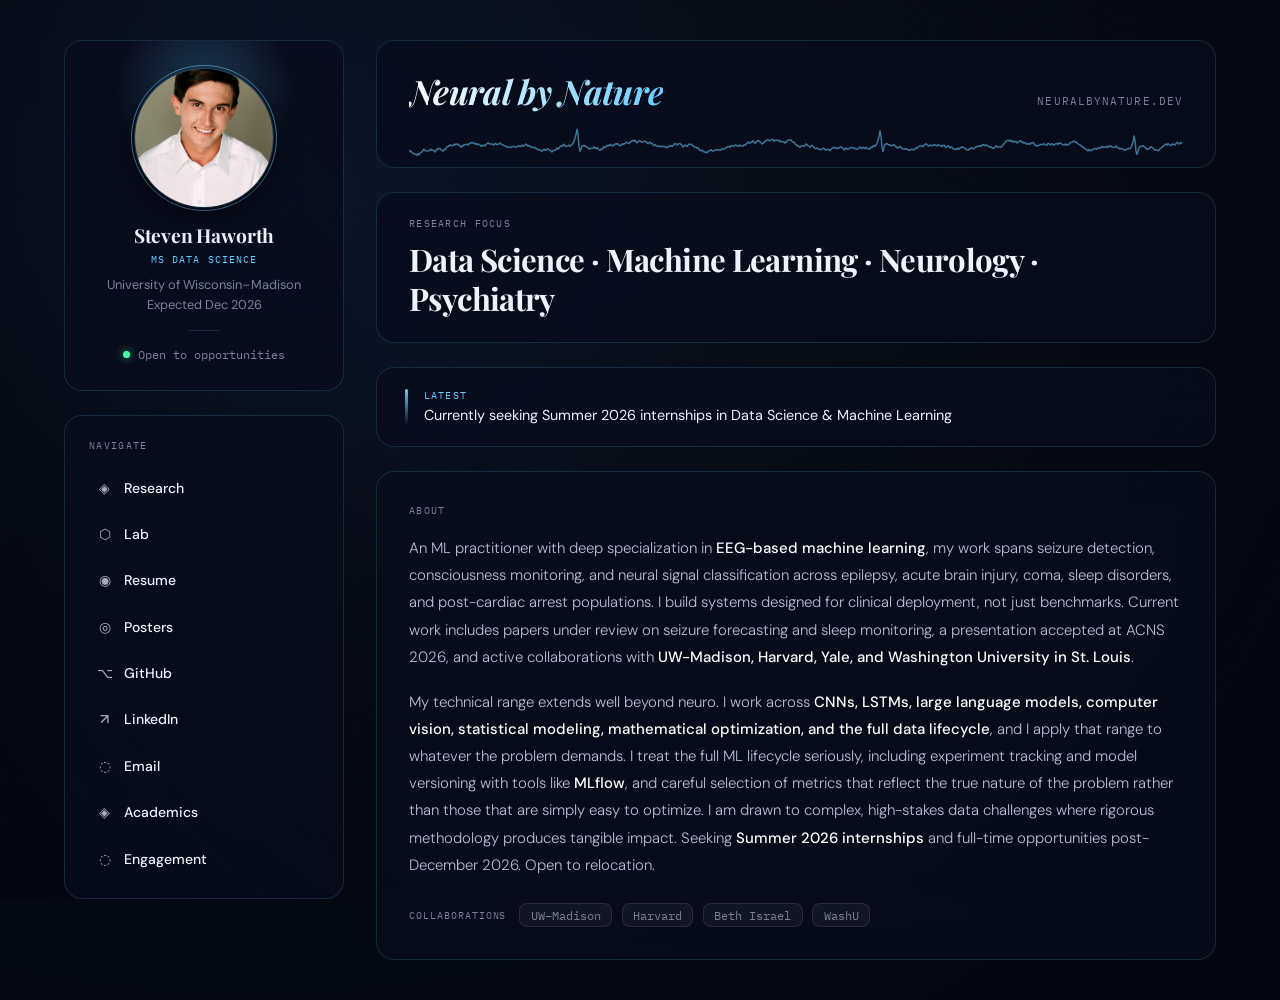
==== index.html @ 0856a6c0 "Update index.html" ====
<!DOCTYPE html>
<html lang="en">
<head>
  <meta charset="UTF-8"/>
  <title>Neural By Nature – Steven Haworth</title>
  <meta name="viewport" content="width=device-width, initial-scale=1.0"/>
  <link rel="icon" type="image/png" href="favicon2.png">
  <link href="https://fonts.googleapis.com/css2?family=Playfair+Display:ital,wght@0,700;1,700&family=IBM+Plex+Mono:wght@400;500&family=DM+Sans:wght@300;400;500&display=swap" rel="stylesheet">

  <style>
    :root {
      --accent:       #66ccff;
      --accent-dim:   rgba(102,204,255,.15);
      --accent-glow:  rgba(102,204,255,.28);
      --glass:        rgba(8,12,28,.82);
      --glass-border: rgba(102,204,255,.16);
      --text:         #eef3ff;
      --muted:        rgba(185,205,235,.62);
      --sidebar-w:    280px;
    }

    *, *::before, *::after { margin:0; padding:0; box-sizing:border-box; }

    html, body {
      width:100%; min-height:100%;
      font-family:'DM Sans', sans-serif;
      background: radial-gradient(ellipse at 20% 20%, #0a1628 0%, #050a14 40%, #03060f 100%);
      color:var(--text);
      overflow-x:hidden;
    }

    /* Grain texture */
    .grain {
      position:fixed; inset:0; z-index:1;
      pointer-events:none;
      background-image:url("data:image/svg+xml,%3Csvg viewBox='0 0 256 256' xmlns='http://www.w3.org/2000/svg'%3E%3Cfilter id='noise'%3E%3CfeTurbulence type='fractalNoise' baseFrequency='0.9' numOctaves='4' stitchTiles='stitch'/%3E%3C/filter%3E%3Crect width='100%25' height='100%25' filter='url(%23noise)' opacity='0.045'/%3E%3C/svg%3E");
      background-repeat:repeat;
      background-size:200px;
      opacity:.55;
    }

    .bg-vignette {
      position:fixed; inset:0; z-index:2; pointer-events:none;
      background:radial-gradient(ellipse at 50% 0%, transparent 40%, rgba(3,6,15,.75) 100%);
    }

    /* ── Layout shell ── */
    .shell {
      position:relative; z-index:10;
      display:flex;
      min-height:100vh;
      max-width:1200px;
      margin:0 auto;
      padding:2.5rem 1.5rem;
      gap:2rem;
      align-items:flex-start;
    }

    /* ──────────────────────────────────────────
       LEFT SIDEBAR
    ────────────────────────────────────────── */
    .sidebar {
      width:var(--sidebar-w);
      flex-shrink:0;
      position:sticky;
      top:2.5rem;
      display:flex;
      flex-direction:column;
      gap:1.5rem;
      animation: fadeInLeft .6s ease both;
    }

    @keyframes fadeInLeft {
      from { opacity:0; transform:translateX(-20px); }
      to   { opacity:1; transform:translateX(0); }
    }

    /* Identity card */
    .id-card {
      background:var(--glass);
      border:1px solid var(--glass-border);
      border-radius:18px;
      padding:1.75rem 1.5rem;
      backdrop-filter:blur(18px);
      text-align:center;
      position:relative;
      overflow:hidden;
    }

    .id-card::before {
      content:'';
      position:absolute; top:-40px; left:50%; transform:translateX(-50%);
      width:180px; height:180px;
      background:radial-gradient(circle, var(--accent-glow) 0%, transparent 70%);
      pointer-events:none;
    }

    /* Headshot */
    .headshot-wrap {
      position:relative;
      width:138px; height:138px;
      margin:0 auto 1rem;
    }

    .headshot-ring {
      position:absolute; inset:-4px;
      border-radius:50%;
      border:1.5px solid var(--accent);
      opacity:.65;
      animation:pulse-ring 3s ease-in-out infinite;
    }

    @keyframes pulse-ring {
      0%,100% { transform:scale(1);   opacity:.65; }
      50%      { transform:scale(1.06); opacity:.3; }
    }

    .headshot {
      width:138px; height:138px;
      border-radius:50%;
      object-fit:cover;
      object-position:center top;
      display:block;
      image-rendering:smooth;
      filter:contrast(1.05) brightness(1.02);
      box-shadow:0 0 0 1px rgba(102,204,255,.2), 0 8px 32px rgba(0,0,0,.6);
    }

    /* Silhouette SVG for blank headshot */
    .headshot-placeholder {
      width:108px; height:108px;
      border-radius:50%;
      background:linear-gradient(145deg, #0c1a35 0%, #0e2040 100%);
      border:1px solid rgba(102,204,255,.18);
      display:flex; align-items:center; justify-content:center;
      box-shadow:0 8px 32px rgba(0,0,0,.6);
      overflow:hidden;
    }

    .headshot-placeholder svg {
      width:70%; height:70%;
      opacity:.25;
    }

    .sidebar-name {
      font-family:'Playfair Display', serif;
      font-size:1.2rem;
      font-weight:700;
      letter-spacing:-.01em;
      line-height:1.25;
      margin-bottom:.3rem;
    }

    .sidebar-role {
      font-family:'IBM Plex Mono', monospace;
      font-size:.65rem;
      letter-spacing:.1em;
      text-transform:uppercase;
      color:var(--accent);
      margin-bottom:.6rem;
    }

    .sidebar-inst {
      font-size:.8rem;
      color:var(--muted);
      line-height:1.5;
    }

    /* Divider */
    .s-divider {
      width:32px; height:1px;
      background:var(--glass-border);
      margin:1rem auto;
    }

    /* Status dot */
    .status-row {
      display:flex;
      align-items:center;
      justify-content:center;
      gap:.45rem;
      font-size:.72rem;
      color:var(--muted);
      font-family:'IBM Plex Mono', monospace;
    }

    .status-dot {
      width:7px; height:7px;
      border-radius:50%;
      background:#4cffaa;
      box-shadow:0 0 8px rgba(76,255,170,.7);
      animation:blink-dot 2.4s ease-in-out infinite;
    }

    @keyframes blink-dot {
      0%,100% { opacity:1; }
      50%      { opacity:.3; }
    }

    /* Nav card */
    .nav-card {
      background:var(--glass);
      border:1px solid var(--glass-border);
      border-radius:18px;
      padding:1.25rem 1rem;
      backdrop-filter:blur(18px);
      display:flex;
      flex-direction:column;
      gap:.45rem;
    }

    .nav-label {
      font-family:'IBM Plex Mono', monospace;
      font-size:.6rem;
      letter-spacing:.14em;
      text-transform:uppercase;
      color:var(--muted);
      padding:.2rem .5rem .55rem;
    }

    .nav-card a {
      text-decoration:none;
      color:var(--text);
      font-size:.875rem;
      font-weight:500;
      padding:.6rem .85rem;
      border-radius:10px;
      border:1px solid transparent;
      display:flex;
      align-items:center;
      gap:.65rem;
      transition:background .18s, border-color .18s, color .18s;
    }

    .nav-card a:hover {
      background:var(--accent-dim);
      border-color:rgba(102,204,255,.28);
      color:#fff;
    }

    .nav-card a .nav-icon {
      font-size:.9rem;
      width:18px;
      text-align:center;
      opacity:.7;
    }

    /* ──────────────────────────────────────────
       MAIN CONTENT
    ────────────────────────────────────────── */
    .main {
      flex:1;
      display:flex;
      flex-direction:column;
      gap:1.5rem;
      min-width:0;
    }

    /* Generic glass panel */
    .panel {
      background:var(--glass);
      border:1px solid var(--glass-border);
      border-radius:18px;
      backdrop-filter:blur(18px);
      padding:1.75rem 2rem;
    }

    /* ── Header panel ── */
    .header-panel {
      position:relative;
      overflow:hidden;
      padding-bottom:0;
      animation:fadeUp .5s ease both;
    }

    @keyframes fadeUp {
      from { opacity:0; transform:translateY(16px); }
      to   { opacity:1; transform:translateY(0); }
    }

    .brand-row {
      display:flex;
      align-items:baseline;
      justify-content:space-between;
      flex-wrap:wrap;
      gap:.5rem;
      margin-bottom:.35rem;
    }

    .brand-title {
      font-family:'Playfair Display', serif;
      font-size:2.1rem;
      font-style:italic;
      font-weight:700;
      background:linear-gradient(90deg, #fff 0%, var(--accent) 100%);
      -webkit-background-clip:text;
      -webkit-text-fill-color:transparent;
      letter-spacing:-.02em;
    }

    .brand-byline {
      font-family:'IBM Plex Mono', monospace;
      font-size:.68rem;
      letter-spacing:.1em;
      text-transform:uppercase;
      color:var(--muted);
    }

    /* EEG waveform SVG */
    .eeg-bar {
      width:100%;
      height:38px;
      margin-top:.75rem;
      overflow:visible;
    }

    .eeg-path {
      fill:none;
      stroke:var(--accent);
      stroke-width:1.5;
      opacity:.45;
      stroke-dasharray:1200;
      stroke-dashoffset:1200;
      animation:drawEEG 2.2s ease forwards .4s;
    }

    @keyframes drawEEG {
      to { stroke-dashoffset:0; }
    }

    /* ── Headline panel ── */
    .headline-panel {
      padding:1.5rem 2rem;
      animation:fadeUp .5s ease both .1s;
    }

    .mono-label {
      font-family:'IBM Plex Mono', monospace;
      font-size:.62rem;
      letter-spacing:.13em;
      text-transform:uppercase;
      color:var(--muted);
      margin-bottom:.65rem;
    }

    .headline {
      font-family:'Playfair Display', serif;
      font-size:1.95rem;
      font-weight:700;
      line-height:1.25;
      letter-spacing:-.02em;
    }

    .cursor {
      display:inline-block;
      width:2px; height:1em;
      background:var(--accent);
      margin-left:3px;
      vertical-align:middle;
      animation:blink 1s step-end infinite;
    }

    @keyframes blink { 50% { opacity:0; } }
    .cursor.hidden { display:none; }

    /* ── Announcements ── */
    .ann-panel {
      padding:1.1rem 1.75rem;
      display:flex;
      align-items:center;
      gap:1rem;
      animation:fadeUp .5s ease both .2s;
      min-height:80px;
    }

    .ann-indicator {
      flex-shrink:0;
      width:3px; height:36px;
      background:linear-gradient(180deg, var(--accent) 0%, transparent 100%);
      border-radius:2px;
    }

    .ann-inner { flex:1; min-width:0; }

    .ann-kicker {
      font-family:'IBM Plex Mono', monospace;
      font-size:.6rem;
      letter-spacing:.12em;
      text-transform:uppercase;
      color:var(--accent);
      margin-bottom:.2rem;
    }

    #announcementText {
      font-size:.9rem;
      color:var(--text);
      line-height:1.45;
      font-weight:400;
      opacity:1;
      transform:translateY(0);
      transition:opacity .38s ease, transform .38s ease;
    }

    #announcementText.fade-out { opacity:0; transform:translateY(5px); }

    /* ── Bio panel ── */
    .bio-panel {
      padding:2rem;
      animation:fadeUp .5s ease both .3s;
    }

    .bio-panel .mono-label { margin-bottom:1.1rem; }

    .bio-text {
      font-size:.935rem;
      line-height:1.82;
      color:rgba(220,232,255,.82);
      font-weight:300;
    }

    .bio-text p + p { margin-top:1.1rem; }

    .bio-text strong {
      color:#fff;
      font-weight:500;
    }

    /* Collab logos row */
    .collab-row {
      margin-top:1.5rem;
      display:flex;
      align-items:center;
      gap:.6rem;
      flex-wrap:wrap;
    }

    .collab-label {
      font-family:'IBM Plex Mono', monospace;
      font-size:.6rem;
      letter-spacing:.1em;
      text-transform:uppercase;
      color:var(--muted);
      margin-right:.2rem;
    }

    .collab-tag {
      background:rgba(255,255,255,.05);
      border:1px solid rgba(255,255,255,.09);
      border-radius:8px;
      padding:.22rem .65rem;
      font-size:.72rem;
      color:rgba(200,215,240,.55);
      font-family:'IBM Plex Mono', monospace;
    }

    /* ── Responsive ── */
    @media (max-width:780px) {
      .shell {
        flex-direction:column;
        padding:1.25rem 1rem;
      }
      .sidebar {
        width:100%;
        position:static;
        flex-direction:row;
        flex-wrap:wrap;
      }
      .id-card { flex:1; min-width:220px; }
      .nav-card { flex:1; min-width:220px; flex-direction:row; flex-wrap:wrap; align-items:center; }
      .nav-label { width:100%; }
      .brand-title { font-size:1.65rem; }
      .headline { font-size:1.5rem; }
    }
  </style>
</head>
<body>

<div class="grain"></div>
<div class="bg-vignette"></div>

<div class="shell">

  <!-- ════════════════════════════
       LEFT SIDEBAR
  ════════════════════════════ -->
  <aside class="sidebar">

    <div class="id-card">
      <div class="headshot-wrap">
        <div class="headshot-ring"></div>
        <!-- Swap this div for <img class="headshot" src="headshot-400.jpg"> when ready -->
        <img class="headshot" src="headshot-400.jpg" alt="Steven Haworth">
      </div>

      <div class="sidebar-name">Steven Haworth</div>
      <div class="sidebar-role">MS Data Science</div>
      <div class="sidebar-inst">University of Wisconsin–Madison<br>Expected Dec 2026</div>

      <div class="s-divider"></div>

      <div class="status-row">
        <span class="status-dot"></span>
        <span>Open to opportunities</span>
      </div>
    </div>

    <nav class="nav-card">
      <div class="nav-label">Navigate</div>
      <a href="research.html">
        <span class="nav-icon">◈</span> Research
      </a>
      <a href="https://strucklab.wustl.edu/" target="_blank">
        <span class="nav-icon">⬡</span> Lab
      </a>
      <a href="resume.html">
        <span class="nav-icon">◉</span> Resume
      </a>
      <a href="symposium.html">
        <span class="nav-icon">◎</span> Posters
      </a>
      <a href="https://github.com/stevehaworth02" target="_blank">
        <span class="nav-icon">⌥</span> GitHub
      </a>
      <a href="https://www.linkedin.com/in/stevenhaworth02/" target="_blank">
        <span class="nav-icon">↗</span> LinkedIn
      </a>
      <a href="mailto:0218steven@gmail.com">
        <span class="nav-icon">◌</span> Email
      </a>
      <a href="academics.html">
        <span class="nav-icon">◈</span> Academics
      </a>
      <a href="community.html">
        <span class="nav-icon">◌</span> Engagement
      </a>
    </nav>

  </aside>

  <!-- ════════════════════════════
       MAIN CONTENT
  ════════════════════════════ -->
  <main class="main">

    <!-- Brand header -->
    <div class="panel header-panel">
      <div class="brand-row">
        <span class="brand-title">Neural by Nature</span>
        <span class="brand-byline">neuralbynature.dev</span>
      </div>

      <!-- Continuous EEG canvas -->
      <canvas id="eegCanvas" style="width:100%;height:42px;display:block;margin-top:.75rem;opacity:.55;"></canvas>
    </div>

    <!-- Typing headline -->
    <div class="panel headline-panel">
      <div class="mono-label">Research Focus</div>
      <div class="headline">
        Data Science · Machine Learning · Neurology · Psychiatry 
      </div>
    </div>

    <!-- Announcements -->
    <div class="panel ann-panel" aria-live="polite">
      <div class="ann-indicator"></div>
      <div class="ann-inner">
        <div class="ann-kicker">Latest</div>
        <div id="announcementText"></div>
      </div>
    </div>

    <!-- Bio -->
    <div class="panel bio-panel">
      <div class="mono-label">About</div>
      <div class="bio-text">
        <p>
          An ML practitioner with deep specialization in <strong>EEG-based machine learning</strong>, my work spans seizure detection, consciousness monitoring, and neural signal classification across epilepsy, acute brain injury, coma, sleep disorders, and post-cardiac arrest populations. I build systems designed for clinical deployment, not just benchmarks. Current work includes papers under review on seizure forecasting and sleep monitoring, a presentation accepted at ACNS 2026, and active collaborations with <strong>UW-Madison, Harvard, Yale, and Washington University in St. Louis</strong>.
        </p>
        <p>
          My technical range extends well beyond neuro. I work across <strong>CNNs, LSTMs, large language models, computer vision, statistical modeling, mathematical optimization, and the full data lifecycle</strong>, and I apply that range to whatever the problem demands. I treat the full ML lifecycle seriously, including experiment tracking and model versioning with tools like <strong>MLflow</strong>, and careful selection of metrics that reflect the true nature of the problem rather than those that are simply easy to optimize. I am drawn to complex, high-stakes data challenges where rigorous methodology produces tangible impact.
          Seeking <strong>Summer 2026 internships</strong> and full-time opportunities post-December 2026. Open to relocation.
        </p>
      </div>

      <div class="collab-row">
        <span class="collab-label">Collaborations</span>
        <span class="collab-tag">UW–Madison</span>
        <span class="collab-tag">Harvard</span>
        <span class="collab-tag">Beth Israel</span>
        <span class="collab-tag">WashU</span>
      </div>
    </div>

  </main>
</div>

<script>
/* ── Continuous EEG waveform ── */
(function() {
  const canvas = document.getElementById("eegCanvas");
  const dpr = window.devicePixelRatio || 1;

  function resize() {
    const rect = canvas.getBoundingClientRect();
    canvas.width  = rect.width  * dpr;
    canvas.height = rect.height * dpr;
  }
  resize();
  window.addEventListener("resize", resize);

  const ctx = canvas.getContext("2d");

  // Ring buffer of y-values
  const HISTORY = 1800;
  const buf = new Float32Array(HISTORY);
  let head = 0;

  // EEG signal state
  let phase      = 0;
  let noiseVal   = 0;
  let spikeTimer = 0;
  let spikePhase = -1; // -1 = no spike
  let spikeIdx   = 0;

  // Spike waveform shape (normalized -1..1)
  const SPIKE = [0,.08,.18,.35,.6,1,.55,-.35,-.7,-.45,-.2,-.08,-.02,0,0];

  function nextSample() {
    // Slow sinusoidal base (alpha-like rhythm ~10Hz feel)
    phase += 0.045;
    const base = Math.sin(phase) * 0.18 + Math.sin(phase * 2.3) * 0.07;

    // Pink-ish noise
    noiseVal = noiseVal * 0.92 + (Math.random() - 0.5) * 0.18;

    // Random spike events
    spikeTimer--;
    let spike = 0;
    if (spikePhase >= 0) {
      spike = SPIKE[spikeIdx] * 0.78;
      spikeIdx++;
      if (spikeIdx >= SPIKE.length) { spikePhase = -1; spikeIdx = 0; }
    } else if (spikeTimer <= 0) {
      spikePhase = 0; spikeIdx = 0;
      spikeTimer = 120 + Math.random() * 220;
    }

    return base + noiseVal + spike;
  }

  // Pre-fill buffer
  for (let i = 0; i < HISTORY; i++) { buf[i] = nextSample(); }

  let lastTime = 0;
  const SAMPLES_PER_SEC = 60; // scroll speed

  function draw(ts) {
    requestAnimationFrame(draw);

    const elapsed = ts - lastTime;
    if (elapsed < 1000 / SAMPLES_PER_SEC) return;
    lastTime = ts;

    // Push new sample
    buf[head % HISTORY] = nextSample();
    head++;

    const W = canvas.width;
    const H = canvas.height;
    const mid = H / 2;
    const amp = H * 0.38;

    ctx.clearRect(0, 0, W, H);

    ctx.beginPath();
    ctx.strokeStyle = "#66ccff";
    ctx.lineWidth   = 1.5 * dpr;
    ctx.lineJoin    = "round";

    for (let i = 0; i < W; i++) {
      // Map pixel x → history index (oldest left, newest right)
      const age = W - 1 - i;            // 0 = newest, W-1 = oldest
      const bufIdx = ((head - 1 - age) % HISTORY + HISTORY) % HISTORY;
      const y = mid - buf[bufIdx] * amp;
      i === 0 ? ctx.moveTo(i, y) : ctx.lineTo(i, y);
    }

    ctx.stroke();
  }

  requestAnimationFrame(draw);
})();

/* ── Announcement carousel ── */
const ANNOUNCEMENTS = [
  "Currently seeking Summer 2026 internships in Data Science & Machine Learning",
  "A putative role of heavy Cannabis use in Temporal Lobe Epilepsy now under peer review",
  "Argus v1.3 seizure detection algorithm to debut at the ACNS Annual Meeting 2026",
  "Email preferred for business & collaboration inquiries"
];

const annEl = document.getElementById("announcementText");
let idx = 0;

annEl.textContent = ANNOUNCEMENTS[0];

setInterval(() => {
  annEl.classList.add("fade-out");
  setTimeout(() => {
    idx = (idx + 1) % ANNOUNCEMENTS.length;
    annEl.textContent = ANNOUNCEMENTS[idx];
    annEl.classList.remove("fade-out");
  }, 390);
}, 4000);
</script>
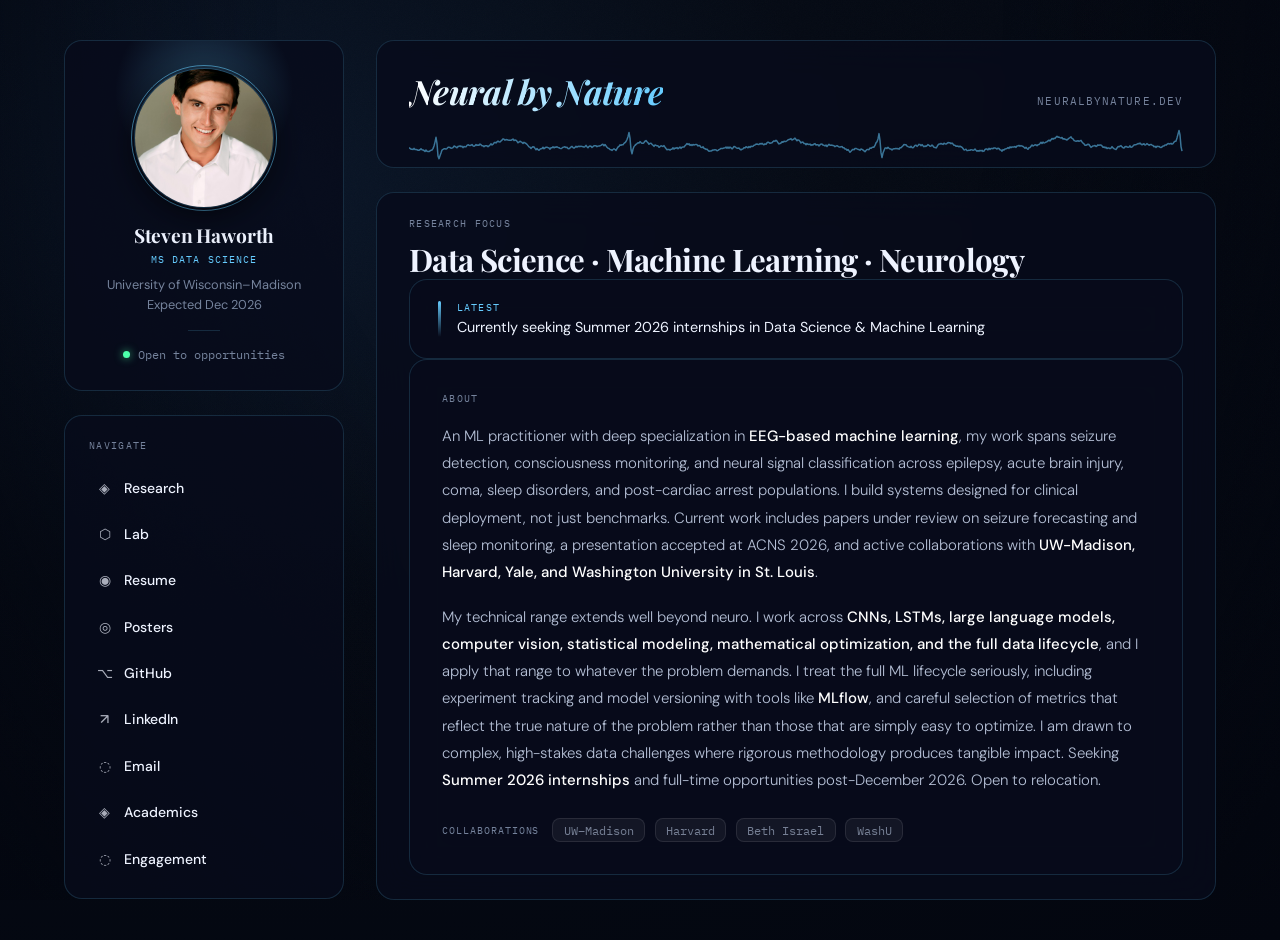
==== commit af74adf8: "Update index.html" ====
--- a/index.html
+++ b/index.html
@@ -557,8 +557,7 @@
     <div class="panel headline-panel">
       <div class="mono-label">Research Focus</div>
       <div class="headline">
-        Data Science · Machine Learning · Neurology · Psychiatry 
-      </div>
+        Data Science · Machine Learning · Neurology 
     </div>
 
     <!-- Announcements -->
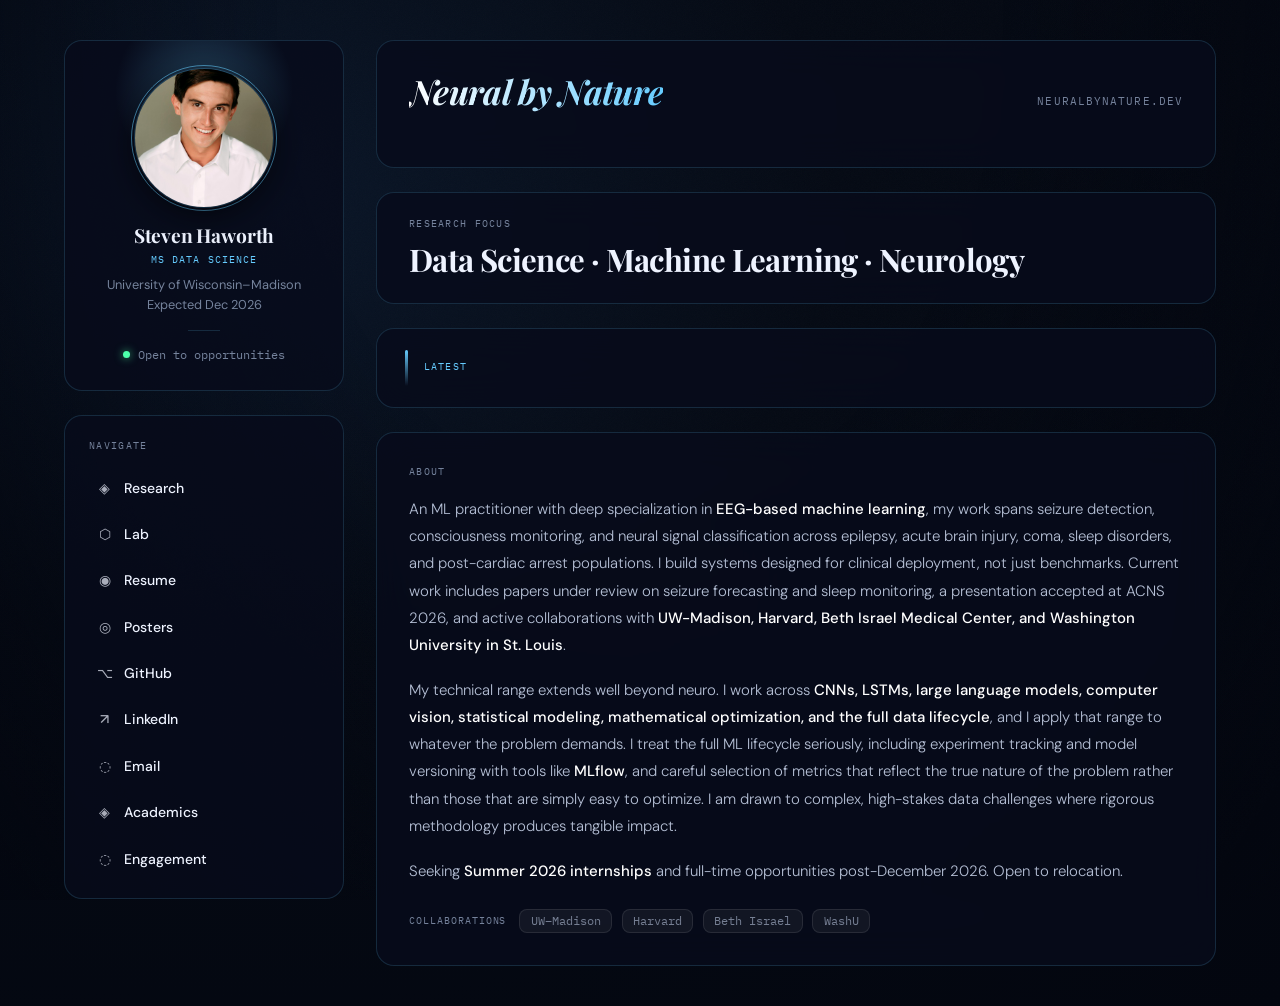
==== commit 9fe2999f: "Update index.html" ====
--- a/index.html
+++ b/index.html
@@ -524,7 +524,7 @@
       <a href="https://www.linkedin.com/in/stevenhaworth02/" target="_blank">
         <span class="nav-icon">↗</span> LinkedIn
       </a>
-      <a href="mailto:0218steven@gmail.com">
+      <a href="/cdn-cgi/l/email-protection#6b5b595a53181f0e1d0e052b0c060a020745080406">
         <span class="nav-icon">◌</span> Email
       </a>
       <a href="academics.html">
@@ -557,7 +557,8 @@
     <div class="panel headline-panel">
       <div class="mono-label">Research Focus</div>
       <div class="headline">
-        Data Science · Machine Learning · Neurology 
+        Data Science · Machine Learning · Neurology
+      </div>
     </div>
 
     <!-- Announcements -->
@@ -574,10 +575,12 @@
       <div class="mono-label">About</div>
       <div class="bio-text">
         <p>
-          An ML practitioner with deep specialization in <strong>EEG-based machine learning</strong>, my work spans seizure detection, consciousness monitoring, and neural signal classification across epilepsy, acute brain injury, coma, sleep disorders, and post-cardiac arrest populations. I build systems designed for clinical deployment, not just benchmarks. Current work includes papers under review on seizure forecasting and sleep monitoring, a presentation accepted at ACNS 2026, and active collaborations with <strong>UW-Madison, Harvard, Yale, and Washington University in St. Louis</strong>.
+          An ML practitioner with deep specialization in <strong>EEG-based machine learning</strong>, my work spans seizure detection, consciousness monitoring, and neural signal classification across epilepsy, acute brain injury, coma, sleep disorders, and post-cardiac arrest populations. I build systems designed for clinical deployment, not just benchmarks. Current work includes papers under review on seizure forecasting and sleep monitoring, a presentation accepted at ACNS 2026, and active collaborations with <strong>UW-Madison, Harvard, Beth Israel Medical Center, and Washington University in St. Louis</strong>.
         </p>
         <p>
           My technical range extends well beyond neuro. I work across <strong>CNNs, LSTMs, large language models, computer vision, statistical modeling, mathematical optimization, and the full data lifecycle</strong>, and I apply that range to whatever the problem demands. I treat the full ML lifecycle seriously, including experiment tracking and model versioning with tools like <strong>MLflow</strong>, and careful selection of metrics that reflect the true nature of the problem rather than those that are simply easy to optimize. I am drawn to complex, high-stakes data challenges where rigorous methodology produces tangible impact.
+        </p>
+        <p>
           Seeking <strong>Summer 2026 internships</strong> and full-time opportunities post-December 2026. Open to relocation.
         </p>
       </div>
@@ -594,7 +597,7 @@
   </main>
 </div>
 
-<script>
+<script data-cfasync="false">
 /* ── Continuous EEG waveform ── */
 (function() {
   const canvas = document.getElementById("eegCanvas");
@@ -707,9 +710,4 @@
 setInterval(() => {
   annEl.classList.add("fade-out");
   setTimeout(() => {
-    idx = (idx + 1) % ANNOUNCEMENTS.length;
-    annEl.textContent = ANNOUNCEMENTS[idx];
-    annEl.classList.remove("fade-out");
-  }, 390);
-}, 4000);
-</script>
+    idx
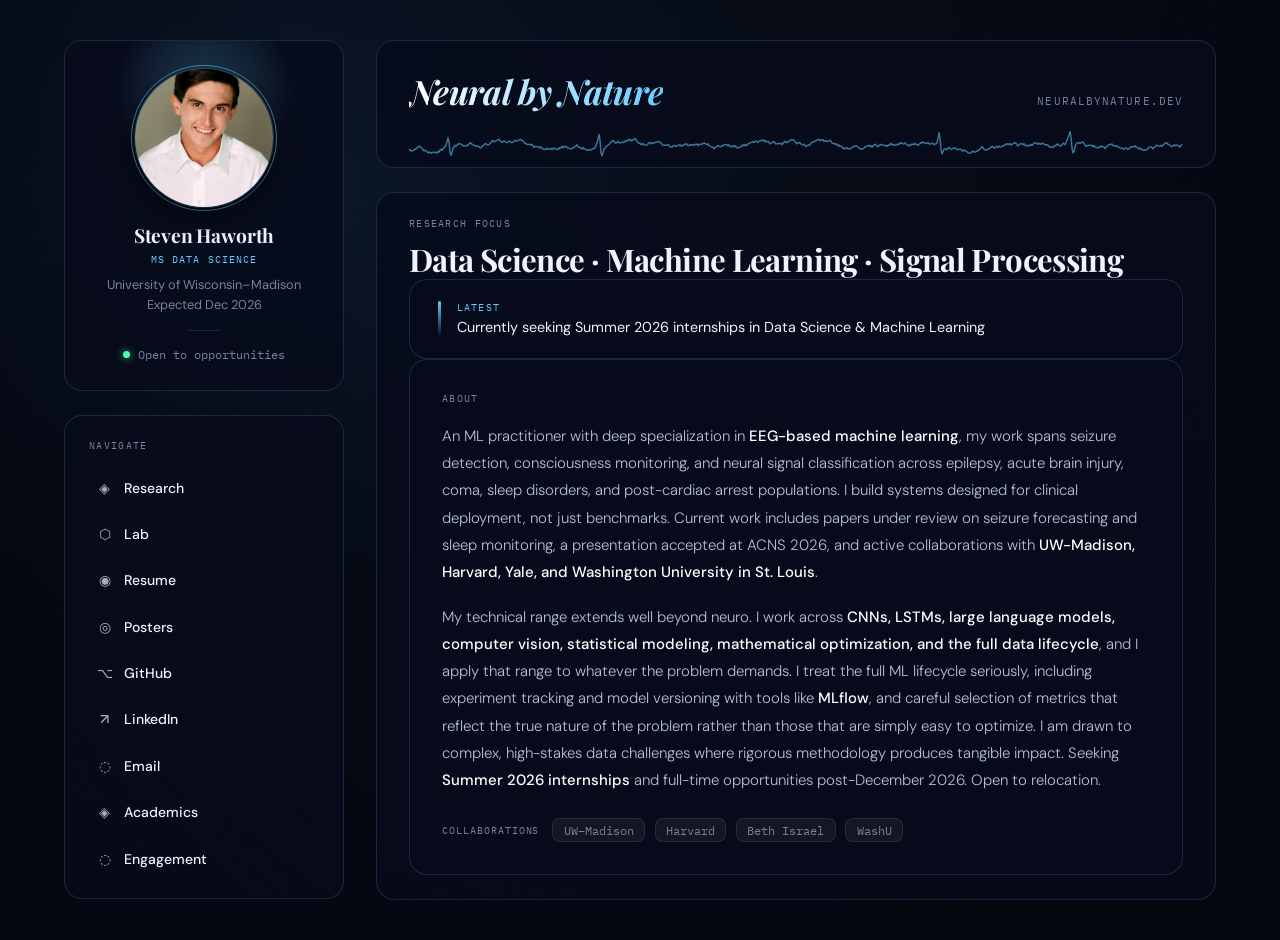
==== commit 3d5ccda9: "Update index.html" ====
--- a/index.html
+++ b/index.html
@@ -524,7 +524,7 @@
       <a href="https://www.linkedin.com/in/stevenhaworth02/" target="_blank">
         <span class="nav-icon">↗</span> LinkedIn
       </a>
-      <a href="/cdn-cgi/l/email-protection#6b5b595a53181f0e1d0e052b0c060a020745080406">
+      <a href="mailto:0218steven@gmail.com">
         <span class="nav-icon">◌</span> Email
       </a>
       <a href="academics.html">
@@ -557,8 +557,7 @@
     <div class="panel headline-panel">
       <div class="mono-label">Research Focus</div>
       <div class="headline">
-        Data Science · Machine Learning · Neurology
-      </div>
+        Data Science · Machine Learning · Signal Processing
     </div>
 
     <!-- Announcements -->
@@ -575,12 +574,10 @@
       <div class="mono-label">About</div>
       <div class="bio-text">
         <p>
-          An ML practitioner with deep specialization in <strong>EEG-based machine learning</strong>, my work spans seizure detection, consciousness monitoring, and neural signal classification across epilepsy, acute brain injury, coma, sleep disorders, and post-cardiac arrest populations. I build systems designed for clinical deployment, not just benchmarks. Current work includes papers under review on seizure forecasting and sleep monitoring, a presentation accepted at ACNS 2026, and active collaborations with <strong>UW-Madison, Harvard, Beth Israel Medical Center, and Washington University in St. Louis</strong>.
+          An ML practitioner with deep specialization in <strong>EEG-based machine learning</strong>, my work spans seizure detection, consciousness monitoring, and neural signal classification across epilepsy, acute brain injury, coma, sleep disorders, and post-cardiac arrest populations. I build systems designed for clinical deployment, not just benchmarks. Current work includes papers under review on seizure forecasting and sleep monitoring, a presentation accepted at ACNS 2026, and active collaborations with <strong>UW-Madison, Harvard, Yale, and Washington University in St. Louis</strong>.
         </p>
         <p>
           My technical range extends well beyond neuro. I work across <strong>CNNs, LSTMs, large language models, computer vision, statistical modeling, mathematical optimization, and the full data lifecycle</strong>, and I apply that range to whatever the problem demands. I treat the full ML lifecycle seriously, including experiment tracking and model versioning with tools like <strong>MLflow</strong>, and careful selection of metrics that reflect the true nature of the problem rather than those that are simply easy to optimize. I am drawn to complex, high-stakes data challenges where rigorous methodology produces tangible impact.
-        </p>
-        <p>
           Seeking <strong>Summer 2026 internships</strong> and full-time opportunities post-December 2026. Open to relocation.
         </p>
       </div>
@@ -597,7 +594,7 @@
   </main>
 </div>
 
-<script data-cfasync="false">
+<script>
 /* ── Continuous EEG waveform ── */
 (function() {
   const canvas = document.getElementById("eegCanvas");
@@ -710,4 +707,9 @@
 setInterval(() => {
   annEl.classList.add("fade-out");
   setTimeout(() => {
-    idx
+    idx = (idx + 1) % ANNOUNCEMENTS.length;
+    annEl.textContent = ANNOUNCEMENTS[idx];
+    annEl.classList.remove("fade-out");
+  }, 390);
+}, 4000);
+</script>
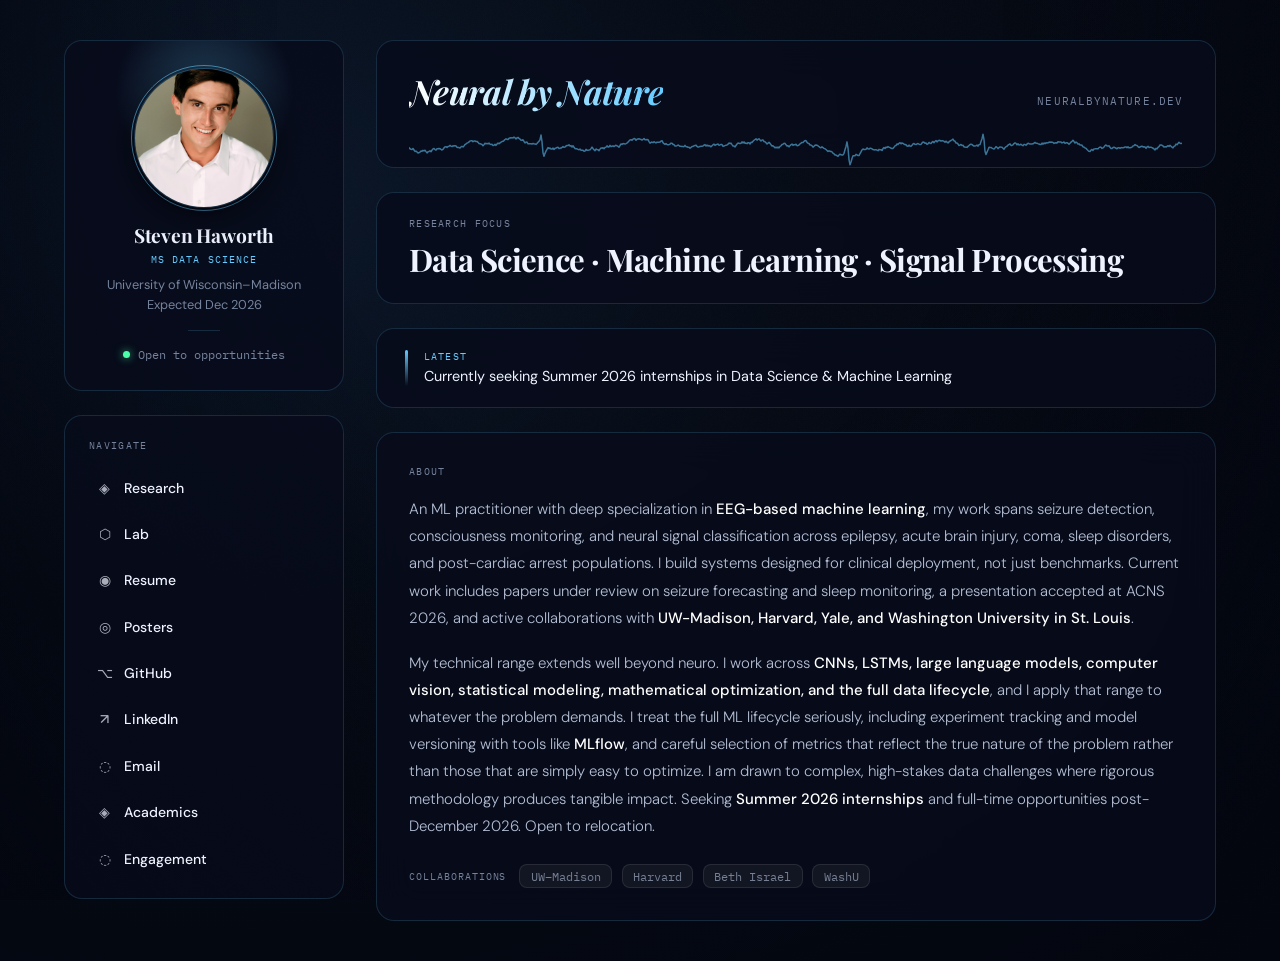
==== commit e7848c8c: "Update index.html" ====
--- a/index.html
+++ b/index.html
@@ -558,6 +558,7 @@
       <div class="mono-label">Research Focus</div>
       <div class="headline">
         Data Science · Machine Learning · Signal Processing
+      </div>
     </div>
 
     <!-- Announcements -->
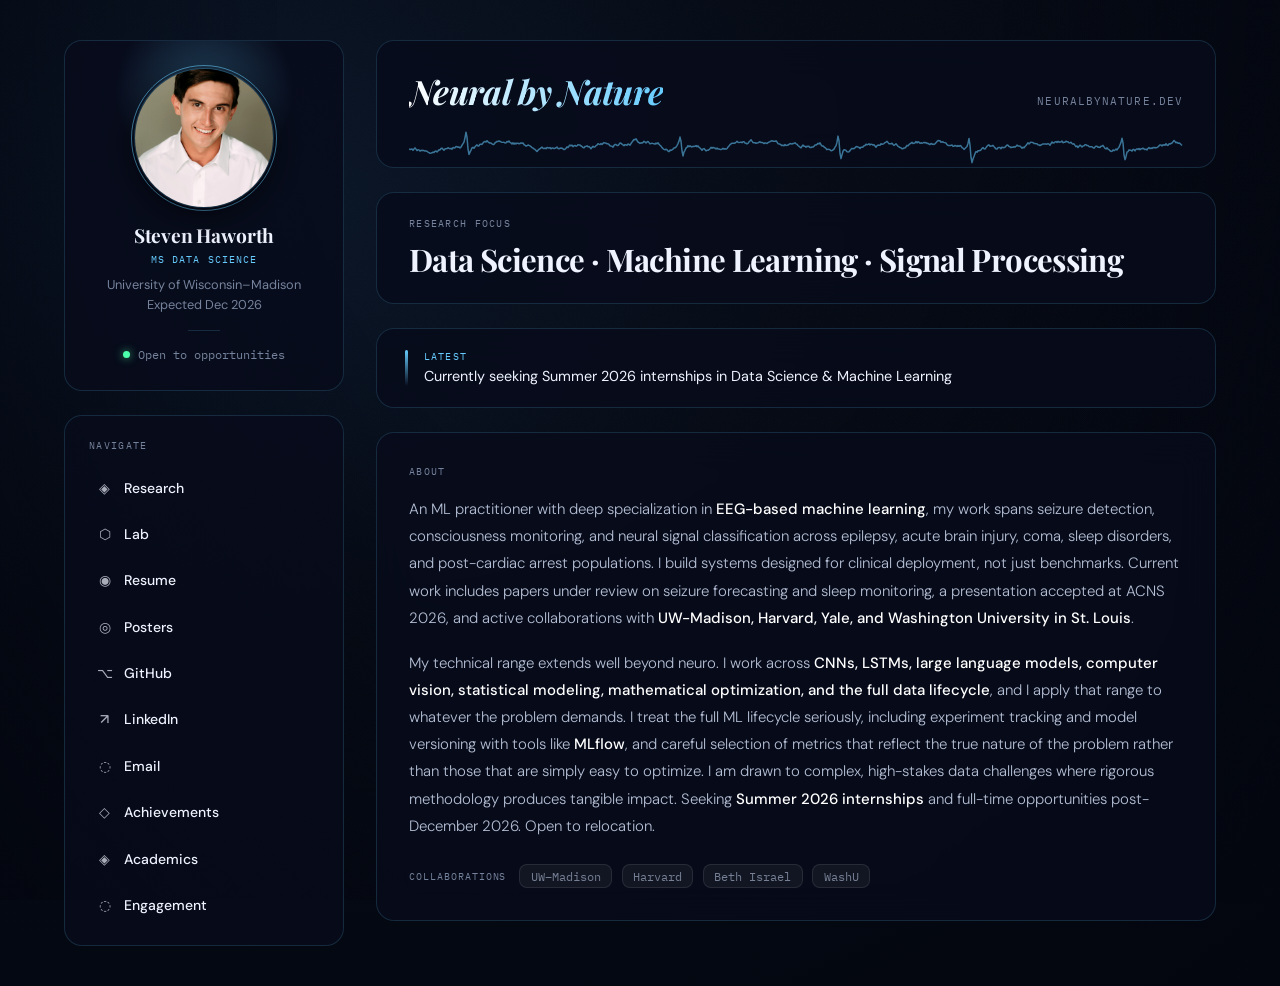
==== commit 86801910: "Update index.html" ====
--- a/index.html
+++ b/index.html
@@ -527,6 +527,9 @@
       <a href="mailto:0218steven@gmail.com">
         <span class="nav-icon">◌</span> Email
       </a>
+      <a href="Achievements.html">
+        <span class="nav-icon">◇</span> Achievements
+      </a>
       <a href="academics.html">
         <span class="nav-icon">◈</span> Academics
       </a>
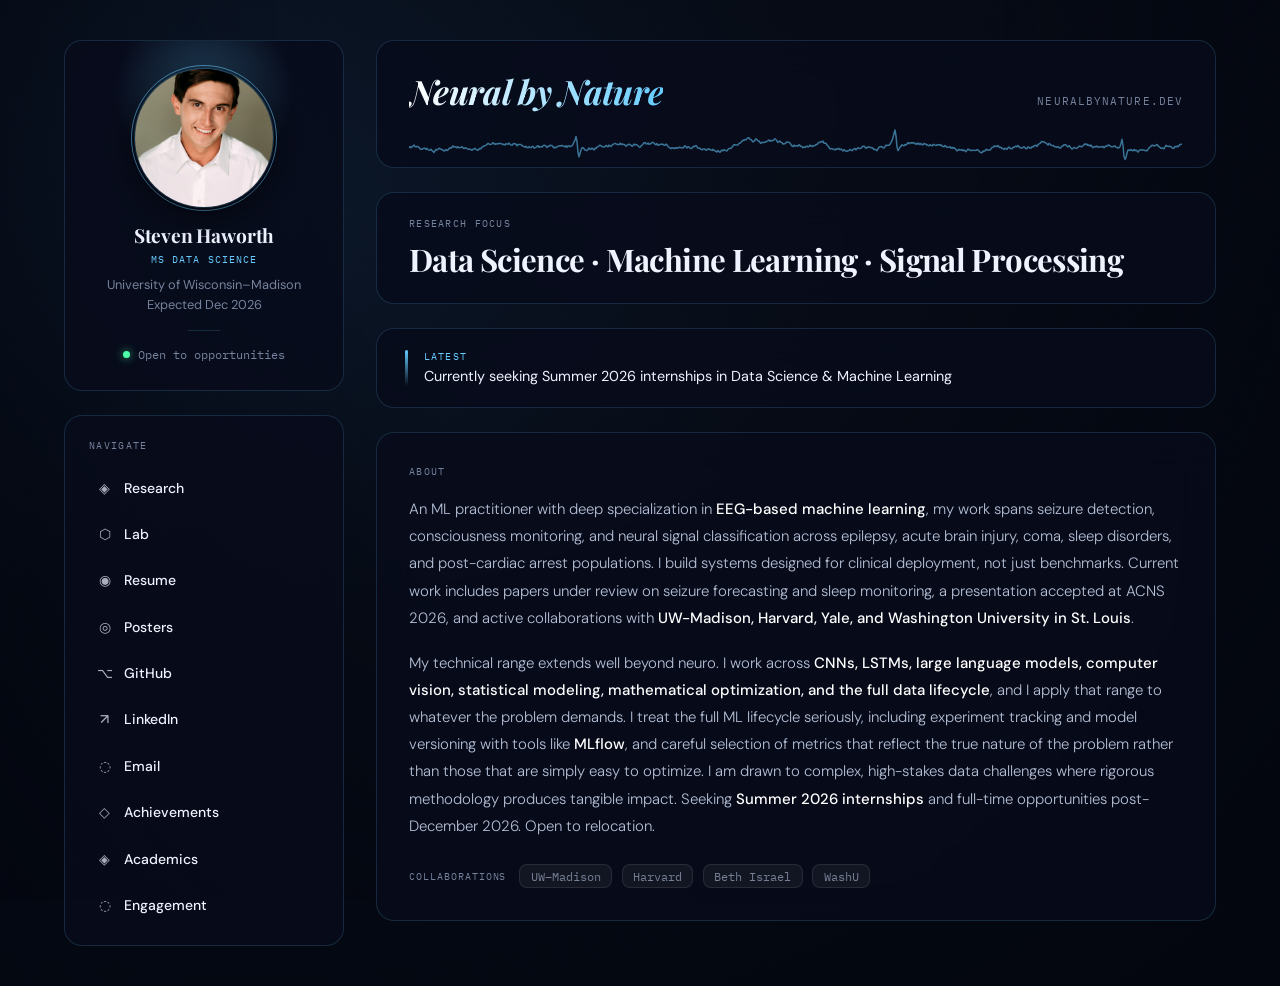
==== commit c3b1d237: "Update index.html" ====
--- a/index.html
+++ b/index.html
@@ -4,7 +4,7 @@
   <meta charset="UTF-8"/>
   <title>Neural By Nature – Steven Haworth</title>
   <meta name="viewport" content="width=device-width, initial-scale=1.0"/>
-  <link rel="icon" type="image/png" href="favicon2.png">
+  <link rel="icon" type="image/png" href="favicon2 (1).png">
   <link href="https://fonts.googleapis.com/css2?family=Playfair+Display:ital,wght@0,700;1,700&family=IBM+Plex+Mono:wght@400;500&family=DM+Sans:wght@300;400;500&display=swap" rel="stylesheet">
 
   <style>
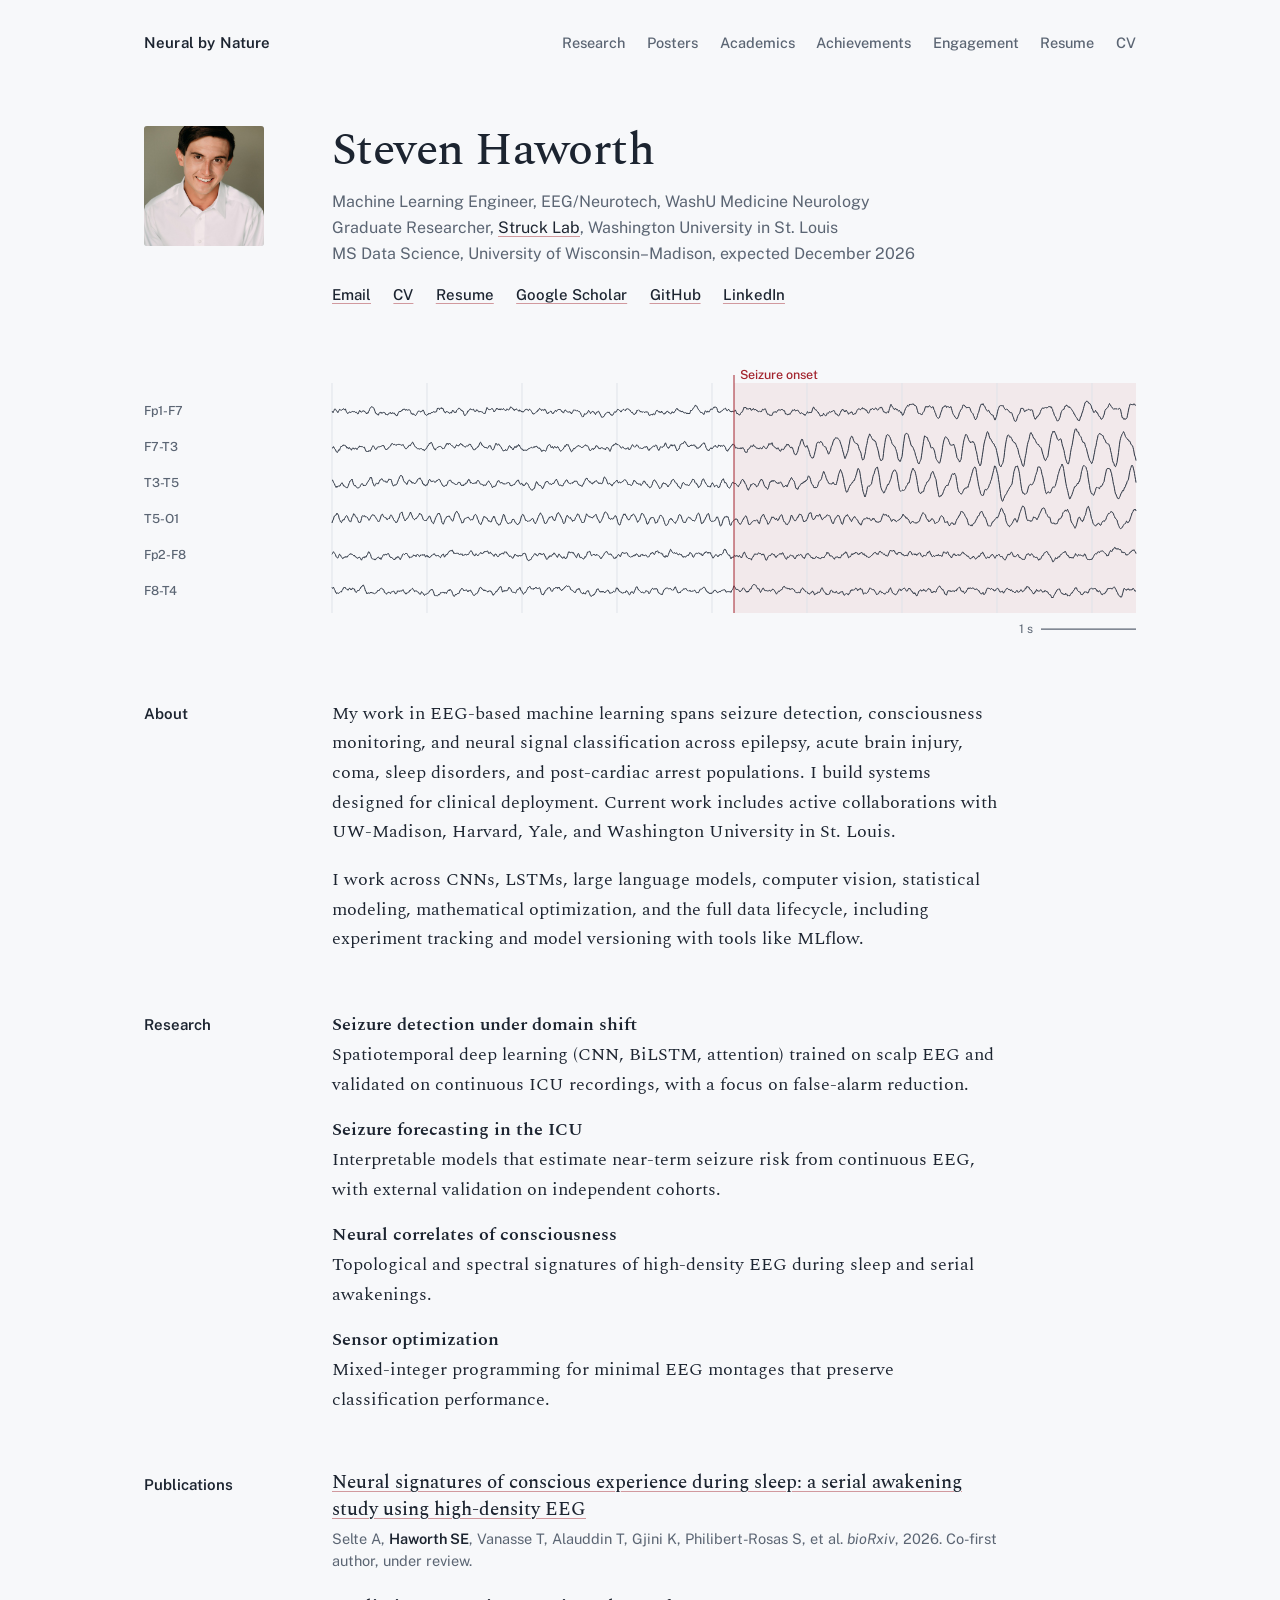
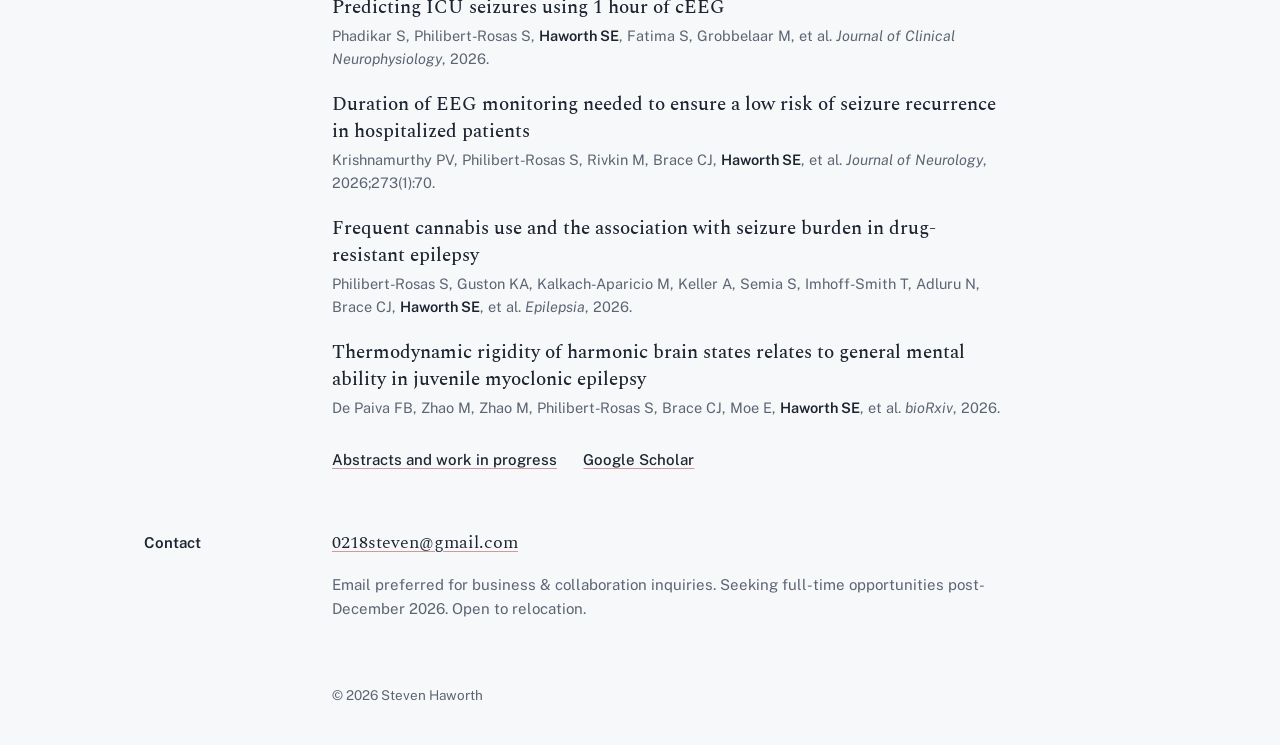
==== commit de0baee8: "Add files via upload" ====
--- a/index.html
+++ b/index.html
@@ -1,719 +1,140 @@
 <!DOCTYPE html>
 <html lang="en">
 <head>
-  <meta charset="UTF-8"/>
-  <title>Neural By Nature – Steven Haworth</title>
-  <meta name="viewport" content="width=device-width, initial-scale=1.0"/>
-  <link rel="icon" type="image/png" href="favicon2 (1).png">
-  <link href="https://fonts.googleapis.com/css2?family=Playfair+Display:ital,wght@0,700;1,700&family=IBM+Plex+Mono:wght@400;500&family=DM+Sans:wght@300;400;500&display=swap" rel="stylesheet">
-
-  <style>
-    :root {
-      --accent:       #66ccff;
-      --accent-dim:   rgba(102,204,255,.15);
-      --accent-glow:  rgba(102,204,255,.28);
-      --glass:        rgba(8,12,28,.82);
-      --glass-border: rgba(102,204,255,.16);
-      --text:         #eef3ff;
-      --muted:        rgba(185,205,235,.62);
-      --sidebar-w:    280px;
-    }
-
-    *, *::before, *::after { margin:0; padding:0; box-sizing:border-box; }
-
-    html, body {
-      width:100%; min-height:100%;
-      font-family:'DM Sans', sans-serif;
-      background: radial-gradient(ellipse at 20% 20%, #0a1628 0%, #050a14 40%, #03060f 100%);
-      color:var(--text);
-      overflow-x:hidden;
-    }
-
-    /* Grain texture */
-    .grain {
-      position:fixed; inset:0; z-index:1;
-      pointer-events:none;
-      background-image:url("data:image/svg+xml,%3Csvg viewBox='0 0 256 256' xmlns='http://www.w3.org/2000/svg'%3E%3Cfilter id='noise'%3E%3CfeTurbulence type='fractalNoise' baseFrequency='0.9' numOctaves='4' stitchTiles='stitch'/%3E%3C/filter%3E%3Crect width='100%25' height='100%25' filter='url(%23noise)' opacity='0.045'/%3E%3C/svg%3E");
-      background-repeat:repeat;
-      background-size:200px;
-      opacity:.55;
-    }
-
-    .bg-vignette {
-      position:fixed; inset:0; z-index:2; pointer-events:none;
-      background:radial-gradient(ellipse at 50% 0%, transparent 40%, rgba(3,6,15,.75) 100%);
-    }
-
-    /* ── Layout shell ── */
-    .shell {
-      position:relative; z-index:10;
-      display:flex;
-      min-height:100vh;
-      max-width:1200px;
-      margin:0 auto;
-      padding:2.5rem 1.5rem;
-      gap:2rem;
-      align-items:flex-start;
-    }
-
-    /* ──────────────────────────────────────────
-       LEFT SIDEBAR
-    ────────────────────────────────────────── */
-    .sidebar {
-      width:var(--sidebar-w);
-      flex-shrink:0;
-      position:sticky;
-      top:2.5rem;
-      display:flex;
-      flex-direction:column;
-      gap:1.5rem;
-      animation: fadeInLeft .6s ease both;
-    }
-
-    @keyframes fadeInLeft {
-      from { opacity:0; transform:translateX(-20px); }
-      to   { opacity:1; transform:translateX(0); }
-    }
-
-    /* Identity card */
-    .id-card {
-      background:var(--glass);
-      border:1px solid var(--glass-border);
-      border-radius:18px;
-      padding:1.75rem 1.5rem;
-      backdrop-filter:blur(18px);
-      text-align:center;
-      position:relative;
-      overflow:hidden;
-    }
-
-    .id-card::before {
-      content:'';
-      position:absolute; top:-40px; left:50%; transform:translateX(-50%);
-      width:180px; height:180px;
-      background:radial-gradient(circle, var(--accent-glow) 0%, transparent 70%);
-      pointer-events:none;
-    }
-
-    /* Headshot */
-    .headshot-wrap {
-      position:relative;
-      width:138px; height:138px;
-      margin:0 auto 1rem;
-    }
-
-    .headshot-ring {
-      position:absolute; inset:-4px;
-      border-radius:50%;
-      border:1.5px solid var(--accent);
-      opacity:.65;
-      animation:pulse-ring 3s ease-in-out infinite;
-    }
-
-    @keyframes pulse-ring {
-      0%,100% { transform:scale(1);   opacity:.65; }
-      50%      { transform:scale(1.06); opacity:.3; }
-    }
-
-    .headshot {
-      width:138px; height:138px;
-      border-radius:50%;
-      object-fit:cover;
-      object-position:center top;
-      display:block;
-      image-rendering:smooth;
-      filter:contrast(1.05) brightness(1.02);
-      box-shadow:0 0 0 1px rgba(102,204,255,.2), 0 8px 32px rgba(0,0,0,.6);
-    }
-
-    /* Silhouette SVG for blank headshot */
-    .headshot-placeholder {
-      width:108px; height:108px;
-      border-radius:50%;
-      background:linear-gradient(145deg, #0c1a35 0%, #0e2040 100%);
-      border:1px solid rgba(102,204,255,.18);
-      display:flex; align-items:center; justify-content:center;
-      box-shadow:0 8px 32px rgba(0,0,0,.6);
-      overflow:hidden;
-    }
-
-    .headshot-placeholder svg {
-      width:70%; height:70%;
-      opacity:.25;
-    }
-
-    .sidebar-name {
-      font-family:'Playfair Display', serif;
-      font-size:1.2rem;
-      font-weight:700;
-      letter-spacing:-.01em;
-      line-height:1.25;
-      margin-bottom:.3rem;
-    }
-
-    .sidebar-role {
-      font-family:'IBM Plex Mono', monospace;
-      font-size:.65rem;
-      letter-spacing:.1em;
-      text-transform:uppercase;
-      color:var(--accent);
-      margin-bottom:.6rem;
-    }
-
-    .sidebar-inst {
-      font-size:.8rem;
-      color:var(--muted);
-      line-height:1.5;
-    }
-
-    /* Divider */
-    .s-divider {
-      width:32px; height:1px;
-      background:var(--glass-border);
-      margin:1rem auto;
-    }
-
-    /* Status dot */
-    .status-row {
-      display:flex;
-      align-items:center;
-      justify-content:center;
-      gap:.45rem;
-      font-size:.72rem;
-      color:var(--muted);
-      font-family:'IBM Plex Mono', monospace;
-    }
-
-    .status-dot {
-      width:7px; height:7px;
-      border-radius:50%;
-      background:#4cffaa;
-      box-shadow:0 0 8px rgba(76,255,170,.7);
-      animation:blink-dot 2.4s ease-in-out infinite;
-    }
-
-    @keyframes blink-dot {
-      0%,100% { opacity:1; }
-      50%      { opacity:.3; }
-    }
-
-    /* Nav card */
-    .nav-card {
-      background:var(--glass);
-      border:1px solid var(--glass-border);
-      border-radius:18px;
-      padding:1.25rem 1rem;
-      backdrop-filter:blur(18px);
-      display:flex;
-      flex-direction:column;
-      gap:.45rem;
-    }
-
-    .nav-label {
-      font-family:'IBM Plex Mono', monospace;
-      font-size:.6rem;
-      letter-spacing:.14em;
-      text-transform:uppercase;
-      color:var(--muted);
-      padding:.2rem .5rem .55rem;
-    }
-
-    .nav-card a {
-      text-decoration:none;
-      color:var(--text);
-      font-size:.875rem;
-      font-weight:500;
-      padding:.6rem .85rem;
-      border-radius:10px;
-      border:1px solid transparent;
-      display:flex;
-      align-items:center;
-      gap:.65rem;
-      transition:background .18s, border-color .18s, color .18s;
-    }
-
-    .nav-card a:hover {
-      background:var(--accent-dim);
-      border-color:rgba(102,204,255,.28);
-      color:#fff;
-    }
-
-    .nav-card a .nav-icon {
-      font-size:.9rem;
-      width:18px;
-      text-align:center;
-      opacity:.7;
-    }
-
-    /* ──────────────────────────────────────────
-       MAIN CONTENT
-    ────────────────────────────────────────── */
-    .main {
-      flex:1;
-      display:flex;
-      flex-direction:column;
-      gap:1.5rem;
-      min-width:0;
-    }
-
-    /* Generic glass panel */
-    .panel {
-      background:var(--glass);
-      border:1px solid var(--glass-border);
-      border-radius:18px;
-      backdrop-filter:blur(18px);
-      padding:1.75rem 2rem;
-    }
-
-    /* ── Header panel ── */
-    .header-panel {
-      position:relative;
-      overflow:hidden;
-      padding-bottom:0;
-      animation:fadeUp .5s ease both;
-    }
-
-    @keyframes fadeUp {
-      from { opacity:0; transform:translateY(16px); }
-      to   { opacity:1; transform:translateY(0); }
-    }
-
-    .brand-row {
-      display:flex;
-      align-items:baseline;
-      justify-content:space-between;
-      flex-wrap:wrap;
-      gap:.5rem;
-      margin-bottom:.35rem;
-    }
-
-    .brand-title {
-      font-family:'Playfair Display', serif;
-      font-size:2.1rem;
-      font-style:italic;
-      font-weight:700;
-      background:linear-gradient(90deg, #fff 0%, var(--accent) 100%);
-      -webkit-background-clip:text;
-      -webkit-text-fill-color:transparent;
-      letter-spacing:-.02em;
-    }
-
-    .brand-byline {
-      font-family:'IBM Plex Mono', monospace;
-      font-size:.68rem;
-      letter-spacing:.1em;
-      text-transform:uppercase;
-      color:var(--muted);
-    }
-
-    /* EEG waveform SVG */
-    .eeg-bar {
-      width:100%;
-      height:38px;
-      margin-top:.75rem;
-      overflow:visible;
-    }
-
-    .eeg-path {
-      fill:none;
-      stroke:var(--accent);
-      stroke-width:1.5;
-      opacity:.45;
-      stroke-dasharray:1200;
-      stroke-dashoffset:1200;
-      animation:drawEEG 2.2s ease forwards .4s;
-    }
-
-    @keyframes drawEEG {
-      to { stroke-dashoffset:0; }
-    }
-
-    /* ── Headline panel ── */
-    .headline-panel {
-      padding:1.5rem 2rem;
-      animation:fadeUp .5s ease both .1s;
-    }
-
-    .mono-label {
-      font-family:'IBM Plex Mono', monospace;
-      font-size:.62rem;
-      letter-spacing:.13em;
-      text-transform:uppercase;
-      color:var(--muted);
-      margin-bottom:.65rem;
-    }
-
-    .headline {
-      font-family:'Playfair Display', serif;
-      font-size:1.95rem;
-      font-weight:700;
-      line-height:1.25;
-      letter-spacing:-.02em;
-    }
-
-    .cursor {
-      display:inline-block;
-      width:2px; height:1em;
-      background:var(--accent);
-      margin-left:3px;
-      vertical-align:middle;
-      animation:blink 1s step-end infinite;
-    }
-
-    @keyframes blink { 50% { opacity:0; } }
-    .cursor.hidden { display:none; }
-
-    /* ── Announcements ── */
-    .ann-panel {
-      padding:1.1rem 1.75rem;
-      display:flex;
-      align-items:center;
-      gap:1rem;
-      animation:fadeUp .5s ease both .2s;
-      min-height:80px;
-    }
-
-    .ann-indicator {
-      flex-shrink:0;
-      width:3px; height:36px;
-      background:linear-gradient(180deg, var(--accent) 0%, transparent 100%);
-      border-radius:2px;
-    }
-
-    .ann-inner { flex:1; min-width:0; }
-
-    .ann-kicker {
-      font-family:'IBM Plex Mono', monospace;
-      font-size:.6rem;
-      letter-spacing:.12em;
-      text-transform:uppercase;
-      color:var(--accent);
-      margin-bottom:.2rem;
-    }
-
-    #announcementText {
-      font-size:.9rem;
-      color:var(--text);
-      line-height:1.45;
-      font-weight:400;
-      opacity:1;
-      transform:translateY(0);
-      transition:opacity .38s ease, transform .38s ease;
-    }
-
-    #announcementText.fade-out { opacity:0; transform:translateY(5px); }
-
-    /* ── Bio panel ── */
-    .bio-panel {
-      padding:2rem;
-      animation:fadeUp .5s ease both .3s;
-    }
-
-    .bio-panel .mono-label { margin-bottom:1.1rem; }
-
-    .bio-text {
-      font-size:.935rem;
-      line-height:1.82;
-      color:rgba(220,232,255,.82);
-      font-weight:300;
-    }
-
-    .bio-text p + p { margin-top:1.1rem; }
-
-    .bio-text strong {
-      color:#fff;
-      font-weight:500;
-    }
-
-    /* Collab logos row */
-    .collab-row {
-      margin-top:1.5rem;
-      display:flex;
-      align-items:center;
-      gap:.6rem;
-      flex-wrap:wrap;
-    }
-
-    .collab-label {
-      font-family:'IBM Plex Mono', monospace;
-      font-size:.6rem;
-      letter-spacing:.1em;
-      text-transform:uppercase;
-      color:var(--muted);
-      margin-right:.2rem;
-    }
-
-    .collab-tag {
-      background:rgba(255,255,255,.05);
-      border:1px solid rgba(255,255,255,.09);
-      border-radius:8px;
-      padding:.22rem .65rem;
-      font-size:.72rem;
-      color:rgba(200,215,240,.55);
-      font-family:'IBM Plex Mono', monospace;
-    }
-
-    /* ── Responsive ── */
-    @media (max-width:780px) {
-      .shell {
-        flex-direction:column;
-        padding:1.25rem 1rem;
-      }
-      .sidebar {
-        width:100%;
-        position:static;
-        flex-direction:row;
-        flex-wrap:wrap;
-      }
-      .id-card { flex:1; min-width:220px; }
-      .nav-card { flex:1; min-width:220px; flex-direction:row; flex-wrap:wrap; align-items:center; }
-      .nav-label { width:100%; }
-      .brand-title { font-size:1.65rem; }
-      .headline { font-size:1.5rem; }
-    }
-  </style>
+  <meta charset="UTF-8" />
+  <meta name="viewport" content="width=device-width, initial-scale=1.0" />
+  <title>Steven Haworth | Neural by Nature</title>
+  <meta name="description" content="Steven Haworth, machine learning for clinical EEG. Research, publications, and contact." />
+  <link rel="icon" type="image/png" href="favicon2%20(1).png" />
+  <link rel="preconnect" href="https://fonts.googleapis.com" />
+  <link rel="preconnect" href="https://fonts.gstatic.com" crossorigin />
+  <link href="https://fonts.googleapis.com/css2?family=Public+Sans:wght@400;500;600&family=Spectral:ital,wght@0,400;0,500;0,600;1,400&display=swap" rel="stylesheet" />
+  <link rel="stylesheet" href="site.css" />
 </head>
 <body>
 
-<div class="grain"></div>
-<div class="bg-vignette"></div>
+  <header class="site-header wrap">
+    <a class="brand" href="index.html">Neural by Nature</a>
+    <nav class="site-nav" aria-label="Primary">
+      <ul>
+        <li><a href="research.html">Research</a></li>
+        <li><a href="symposium.html">Posters</a></li>
+        <li><a href="academics.html">Academics</a></li>
+        <li><a href="Achievements.html">Achievements</a></li>
+        <li><a href="community.html">Engagement</a></li>
+        <li><a href="resume.html">Resume</a></li>
+        <li><a href="cv.html">CV</a></li>
+      </ul>
+    </nav>
+  </header>
 
-<div class="shell">
+  <main>
 
-  <!-- ════════════════════════════
-       LEFT SIDEBAR
-  ════════════════════════════ -->
-  <aside class="sidebar">
+    <section class="intro wrap grid" aria-label="Introduction">
+      <div class="gutter">
+        <img class="portrait" src="headshot-400.jpg" alt="Steven Haworth" width="120" height="120" />
+      </div>
+      <div class="content">
+        <h1>Steven Haworth</h1>
+        <ul class="roles">
+          <li>Machine Learning Engineer, EEG/Neurotech, WashU Medicine Neurology</li>
+          <li>Graduate Researcher, <a href="https://strucklab.wustl.edu/" target="_blank" rel="noopener">Struck Lab</a>, Washington University in St. Louis</li>
+          <li>MS Data Science, University of Wisconsin–Madison, expected December 2026</li>
+        </ul>
+        <ul class="links">
+          <li><a href="mailto:0218steven@gmail.com">Email</a></li>
+          <li><a href="cv.html">CV</a></li>
+          <li><a href="resume.html">Resume</a></li>
+          <li><a href="https://scholar.google.com/citations?user=LGthTCkAAAAJ&amp;hl=en" target="_blank" rel="noopener">Google Scholar</a></li>
+          <li><a href="https://github.com/stevehaworth02" target="_blank" rel="noopener">GitHub</a></li>
+          <li><a href="https://www.linkedin.com/in/stevenhaworth02/" target="_blank" rel="noopener">LinkedIn</a></li>
+        </ul>
+      </div>
+    </section>
 
-    <div class="id-card">
-      <div class="headshot-wrap">
-        <div class="headshot-ring"></div>
-        <!-- Swap this div for <img class="headshot" src="headshot-400.jpg"> when ready -->
-        <img class="headshot" src="headshot-400.jpg" alt="Steven Haworth">
+    <figure class="trace wrap">
+      <svg id="eeg" role="img" aria-label="Illustrative bipolar EEG montage showing a seizure beginning in the left temporal channels"></svg>
+    </figure>
+
+    <section class="row wrap grid" id="about" aria-labelledby="about-h">
+      <h2 id="about-h">About</h2>
+      <div class="content">
+        <p>My work in EEG-based machine learning spans seizure detection, consciousness monitoring, and neural signal classification across epilepsy, acute brain injury, coma, sleep disorders, and post-cardiac arrest populations. I build systems designed for clinical deployment. Current work includes active collaborations with UW-Madison, Harvard, Yale, and Washington University in St. Louis.</p>
+        <p>I work across CNNs, LSTMs, large language models, computer vision, statistical modeling, mathematical optimization, and the full data lifecycle, including experiment tracking and model versioning with tools like MLflow.</p>
       </div>
+    </section>
 
-      <div class="sidebar-name">Steven Haworth</div>
-      <div class="sidebar-role">MS Data Science</div>
-      <div class="sidebar-inst">University of Wisconsin–Madison<br>Expected Dec 2026</div>
+    <section class="row wrap grid" id="research" aria-labelledby="research-h">
+      <h2 id="research-h">Research</h2>
+      <div class="content">
+        <dl class="areas">
+          <div>
+            <dt>Seizure detection under domain shift</dt>
+            <dd>Spatiotemporal deep learning (CNN, BiLSTM, attention) trained on scalp EEG and validated on continuous ICU recordings, with a focus on false-alarm reduction.</dd>
+          </div>
+          <div>
+            <dt>Seizure forecasting in the ICU</dt>
+            <dd>Interpretable models that estimate near-term seizure risk from continuous EEG, with external validation on independent cohorts.</dd>
+          </div>
+          <div>
+            <dt>Neural correlates of consciousness</dt>
+            <dd>Topological and spectral signatures of high-density EEG during sleep and serial awakenings.</dd>
+          </div>
+          <div>
+            <dt>Sensor optimization</dt>
+            <dd>Mixed-integer programming for minimal EEG montages that preserve classification performance.</dd>
+          </div>
+        </dl>
+      </div>
+    </section>
 
-      <div class="s-divider"></div>
-
-      <div class="status-row">
-        <span class="status-dot"></span>
-        <span>Open to opportunities</span>
-      </div>
-    </div>
-
-    <nav class="nav-card">
-      <div class="nav-label">Navigate</div>
-      <a href="research.html">
-        <span class="nav-icon">◈</span> Research
-      </a>
-      <a href="https://strucklab.wustl.edu/" target="_blank">
-        <span class="nav-icon">⬡</span> Lab
-      </a>
-      <a href="resume.html">
-        <span class="nav-icon">◉</span> Resume
-      </a>
-      <a href="symposium.html">
-        <span class="nav-icon">◎</span> Posters
-      </a>
-      <a href="https://github.com/stevehaworth02" target="_blank">
-        <span class="nav-icon">⌥</span> GitHub
-      </a>
-      <a href="https://www.linkedin.com/in/stevenhaworth02/" target="_blank">
-        <span class="nav-icon">↗</span> LinkedIn
-      </a>
-      <a href="mailto:0218steven@gmail.com">
-        <span class="nav-icon">◌</span> Email
-      </a>
-      <a href="Achievements.html">
-        <span class="nav-icon">◇</span> Achievements
-      </a>
-      <a href="academics.html">
-        <span class="nav-icon">◈</span> Academics
-      </a>
-      <a href="community.html">
-        <span class="nav-icon">◌</span> Engagement
-      </a>
-    </nav>
-
-  </aside>
-
-  <!-- ════════════════════════════
-       MAIN CONTENT
-  ════════════════════════════ -->
-  <main class="main">
-
-    <!-- Brand header -->
-    <div class="panel header-panel">
-      <div class="brand-row">
-        <span class="brand-title">Neural by Nature</span>
-        <span class="brand-byline">neuralbynature.dev</span>
-      </div>
-
-      <!-- Continuous EEG canvas -->
-      <canvas id="eegCanvas" style="width:100%;height:42px;display:block;margin-top:.75rem;opacity:.55;"></canvas>
-    </div>
-
-    <!-- Typing headline -->
-    <div class="panel headline-panel">
-      <div class="mono-label">Research Focus</div>
-      <div class="headline">
-        Data Science · Machine Learning · Signal Processing
-      </div>
-    </div>
-
-    <!-- Announcements -->
-    <div class="panel ann-panel" aria-live="polite">
-      <div class="ann-indicator"></div>
-      <div class="ann-inner">
-        <div class="ann-kicker">Latest</div>
-        <div id="announcementText"></div>
-      </div>
-    </div>
-
-    <!-- Bio -->
-    <div class="panel bio-panel">
-      <div class="mono-label">About</div>
-      <div class="bio-text">
-        <p>
-          An ML practitioner with deep specialization in <strong>EEG-based machine learning</strong>, my work spans seizure detection, consciousness monitoring, and neural signal classification across epilepsy, acute brain injury, coma, sleep disorders, and post-cardiac arrest populations. I build systems designed for clinical deployment, not just benchmarks. Current work includes papers under review on seizure forecasting and sleep monitoring, a presentation accepted at ACNS 2026, and active collaborations with <strong>UW-Madison, Harvard, Yale, and Washington University in St. Louis</strong>.
-        </p>
-        <p>
-          My technical range extends well beyond neuro. I work across <strong>CNNs, LSTMs, large language models, computer vision, statistical modeling, mathematical optimization, and the full data lifecycle</strong>, and I apply that range to whatever the problem demands. I treat the full ML lifecycle seriously, including experiment tracking and model versioning with tools like <strong>MLflow</strong>, and careful selection of metrics that reflect the true nature of the problem rather than those that are simply easy to optimize. I am drawn to complex, high-stakes data challenges where rigorous methodology produces tangible impact.
-          Seeking <strong>Summer 2026 internships</strong> and full-time opportunities post-December 2026. Open to relocation.
+    <section class="row wrap grid" id="publications" aria-labelledby="pubs-h">
+      <h2 id="pubs-h">Publications</h2>
+      <div class="content">
+        <ul class="entries tight">
+          <li>
+            <h3 class="entry-title"><a href="https://doi.org/10.1101/2026.08.16.745040" target="_blank" rel="noopener">Neural signatures of conscious experience during sleep: a serial awakening study using high-density EEG</a></h3>
+            <div class="entry-meta inline">Selte A, <strong>Haworth SE</strong>, Vanasse T, Alauddin T, Gjini K, Philibert-Rosas S, et al. <em>bioRxiv</em>, 2026. Co-first author, under review.</div>
+          </li>
+          <li>
+            <h3 class="entry-title">Predicting ICU seizures using 1 hour of cEEG</h3>
+            <div class="entry-meta inline">Phadikar S, Philibert-Rosas S, <strong>Haworth SE</strong>, Fatima S, Grobbelaar M, et al. <em>Journal of Clinical Neurophysiology</em>, 2026.</div>
+          </li>
+          <li>
+            <h3 class="entry-title">Duration of EEG monitoring needed to ensure a low risk of seizure recurrence in hospitalized patients</h3>
+            <div class="entry-meta inline">Krishnamurthy PV, Philibert-Rosas S, Rivkin M, Brace CJ, <strong>Haworth SE</strong>, et al. <em>Journal of Neurology</em>, 2026;273(1):70.</div>
+          </li>
+          <li>
+            <h3 class="entry-title">Frequent cannabis use and the association with seizure burden in drug-resistant epilepsy</h3>
+            <div class="entry-meta inline">Philibert-Rosas S, Guston KA, Kalkach-Aparicio M, Keller A, Semia S, Imhoff-Smith T, Adluru N, Brace CJ, <strong>Haworth SE</strong>, et al. <em>Epilepsia</em>, 2026.</div>
+          </li>
+          <li>
+            <h3 class="entry-title">Thermodynamic rigidity of harmonic brain states relates to general mental ability in juvenile myoclonic epilepsy</h3>
+            <div class="entry-meta inline">De Paiva FB, Zhao M, Zhao M, Philibert-Rosas S, Brace CJ, Moe E, <strong>Haworth SE</strong>, et al. <em>bioRxiv</em>, 2026.</div>
+          </li>
+        </ul>
+        <p class="more">
+          <a href="research.html">Abstracts and work in progress</a>
+          <a href="https://scholar.google.com/citations?user=LGthTCkAAAAJ&amp;hl=en" target="_blank" rel="noopener">Google Scholar</a>
         </p>
       </div>
+    </section>
 
-      <div class="collab-row">
-        <span class="collab-label">Collaborations</span>
-        <span class="collab-tag">UW–Madison</span>
-        <span class="collab-tag">Harvard</span>
-        <span class="collab-tag">Beth Israel</span>
-        <span class="collab-tag">WashU</span>
+    <section class="row wrap grid" id="contact" aria-labelledby="contact-h">
+      <h2 id="contact-h">Contact</h2>
+      <div class="content">
+        <p><a href="mailto:0218steven@gmail.com">0218steven@gmail.com</a></p>
+        <p class="contact-note">Email preferred for business &amp; collaboration inquiries. Seeking full-time opportunities post-December 2026. Open to relocation.</p>
       </div>
-    </div>
+    </section>
 
   </main>
-</div>
 
-<script>
-/* ── Continuous EEG waveform ── */
-(function() {
-  const canvas = document.getElementById("eegCanvas");
-  const dpr = window.devicePixelRatio || 1;
+  <footer class="site-footer wrap grid">
+    <div class="gutter"></div>
+    <p>© 2026 Steven Haworth</p>
+  </footer>
 
-  function resize() {
-    const rect = canvas.getBoundingClientRect();
-    canvas.width  = rect.width  * dpr;
-    canvas.height = rect.height * dpr;
-  }
-  resize();
-  window.addEventListener("resize", resize);
-
-  const ctx = canvas.getContext("2d");
-
-  // Ring buffer of y-values
-  const HISTORY = 1800;
-  const buf = new Float32Array(HISTORY);
-  let head = 0;
-
-  // EEG signal state
-  let phase      = 0;
-  let noiseVal   = 0;
-  let spikeTimer = 0;
-  let spikePhase = -1; // -1 = no spike
-  let spikeIdx   = 0;
-
-  // Spike waveform shape (normalized -1..1)
-  const SPIKE = [0,.08,.18,.35,.6,1,.55,-.35,-.7,-.45,-.2,-.08,-.02,0,0];
-
-  function nextSample() {
-    // Slow sinusoidal base (alpha-like rhythm ~10Hz feel)
-    phase += 0.045;
-    const base = Math.sin(phase) * 0.18 + Math.sin(phase * 2.3) * 0.07;
-
-    // Pink-ish noise
-    noiseVal = noiseVal * 0.92 + (Math.random() - 0.5) * 0.18;
-
-    // Random spike events
-    spikeTimer--;
-    let spike = 0;
-    if (spikePhase >= 0) {
-      spike = SPIKE[spikeIdx] * 0.78;
-      spikeIdx++;
-      if (spikeIdx >= SPIKE.length) { spikePhase = -1; spikeIdx = 0; }
-    } else if (spikeTimer <= 0) {
-      spikePhase = 0; spikeIdx = 0;
-      spikeTimer = 120 + Math.random() * 220;
-    }
-
-    return base + noiseVal + spike;
-  }
-
-  // Pre-fill buffer
-  for (let i = 0; i < HISTORY; i++) { buf[i] = nextSample(); }
-
-  let lastTime = 0;
-  const SAMPLES_PER_SEC = 60; // scroll speed
-
-  function draw(ts) {
-    requestAnimationFrame(draw);
-
-    const elapsed = ts - lastTime;
-    if (elapsed < 1000 / SAMPLES_PER_SEC) return;
-    lastTime = ts;
-
-    // Push new sample
-    buf[head % HISTORY] = nextSample();
-    head++;
-
-    const W = canvas.width;
-    const H = canvas.height;
-    const mid = H / 2;
-    const amp = H * 0.38;
-
-    ctx.clearRect(0, 0, W, H);
-
-    ctx.beginPath();
-    ctx.strokeStyle = "#66ccff";
-    ctx.lineWidth   = 1.5 * dpr;
-    ctx.lineJoin    = "round";
-
-    for (let i = 0; i < W; i++) {
-      // Map pixel x → history index (oldest left, newest right)
-      const age = W - 1 - i;            // 0 = newest, W-1 = oldest
-      const bufIdx = ((head - 1 - age) % HISTORY + HISTORY) % HISTORY;
-      const y = mid - buf[bufIdx] * amp;
-      i === 0 ? ctx.moveTo(i, y) : ctx.lineTo(i, y);
-    }
-
-    ctx.stroke();
-  }
-
-  requestAnimationFrame(draw);
-})();
-
-/* ── Announcement carousel ── */
-const ANNOUNCEMENTS = [
-  "Currently seeking Summer 2026 internships in Data Science & Machine Learning",
-  "A putative role of heavy Cannabis use in Temporal Lobe Epilepsy now under peer review",
-  "Argus v1.3 seizure detection algorithm to debut at the ACNS Annual Meeting 2026",
-  "Email preferred for business & collaboration inquiries"
-];
-
-const annEl = document.getElementById("announcementText");
-let idx = 0;
-
-annEl.textContent = ANNOUNCEMENTS[0];
-
-setInterval(() => {
-  annEl.classList.add("fade-out");
-  setTimeout(() => {
-    idx = (idx + 1) % ANNOUNCEMENTS.length;
-    annEl.textContent = ANNOUNCEMENTS[idx];
-    annEl.classList.remove("fade-out");
-  }, 390);
-}, 4000);
-</script>
+  <script src="eeg.js"></script>
+</body>
+</html>
--- a/site.css
+++ b/site.css
@@ -0,0 +1,357 @@
+/* Neural by Nature: shared styles for every page */
+
+:root {
+  --paper:  #F7F8FA;
+  --ink:    #1C2430;
+  --muted:  #5B6573;
+  --grid:   #DFE3E9;
+  --trace:  #2B3442;
+  --accent: #A3242E;
+  --wash:   rgba(163, 36, 46, .07);
+
+  --serif: 'Spectral', Georgia, 'Times New Roman', serif;
+  --sans:  'Public Sans', system-ui, -apple-system, 'Segoe UI', sans-serif;
+
+  --gutter: 148px;
+  --gap: 40px;
+  color-scheme: light;
+}
+
+@media (prefers-color-scheme: dark) {
+  :root {
+    --paper:  #14181E;
+    --ink:    #E7EAEE;
+    --muted:  #9BA4B0;
+    --grid:   #2A313B;
+    --trace:  #C3CAD4;
+    --accent: #E2707A;
+    --wash:   rgba(226, 112, 122, .10);
+    color-scheme: dark;
+  }
+}
+
+*, *::before, *::after { box-sizing: border-box; }
+
+html { -webkit-text-size-adjust: 100%; }
+
+body {
+  margin: 0;
+  background: var(--paper);
+  color: var(--ink);
+  font: 400 18px/1.65 var(--serif);
+  font-kerning: normal;
+  text-rendering: optimizeLegibility;
+}
+
+a {
+  color: inherit;
+  text-decoration-line: underline;
+  text-decoration-thickness: 1px;
+  text-underline-offset: 3px;
+  text-decoration-color: color-mix(in srgb, var(--accent) 45%, transparent);
+}
+a:hover { text-decoration-color: var(--accent); }
+a:focus-visible,
+button:focus-visible {
+  outline: 2px solid var(--accent);
+  outline-offset: 3px;
+  border-radius: 2px;
+}
+
+p { margin: 0; }
+p + p { margin-top: 1em; }
+
+/* Layout */
+.wrap {
+  max-width: 1040px;
+  margin: 0 auto;
+  padding: 0 24px;
+}
+
+.grid {
+  display: grid;
+  grid-template-columns: var(--gutter) minmax(0, 1fr);
+  column-gap: var(--gap);
+}
+
+.content { max-width: 42rem; }
+
+/* Header and navigation */
+.site-header {
+  display: flex;
+  flex-wrap: wrap;
+  align-items: baseline;
+  justify-content: space-between;
+  gap: .75rem 2rem;
+  padding-top: 28px;
+  padding-bottom: 28px;
+}
+
+.brand {
+  font: 600 15px/1.2 var(--sans);
+  letter-spacing: .01em;
+  text-decoration: none;
+}
+
+.site-nav ul {
+  display: flex;
+  flex-wrap: wrap;
+  gap: .35rem 1.35rem;
+  margin: 0;
+  padding: 0;
+  list-style: none;
+}
+
+.site-nav a {
+  font: 500 14.5px/1.4 var(--sans);
+  color: var(--muted);
+  text-decoration: none;
+}
+.site-nav a:hover { color: var(--ink); }
+.site-nav a[aria-current="page"] {
+  color: var(--ink);
+  text-decoration-line: underline;
+  text-decoration-color: var(--accent);
+}
+
+/* Page heading (subpages) */
+.page-head {
+  padding-top: 40px;
+  padding-bottom: 48px;
+}
+
+.page-head h1,
+.intro h1 {
+  margin: 0 0 14px;
+  font: 500 46px/1.08 var(--serif);
+  letter-spacing: -.012em;
+}
+
+.page-head h1 { font-size: 40px; }
+
+.lede {
+  color: var(--muted);
+}
+
+.sub {
+  font: 400 16px/1.6 var(--sans);
+  color: var(--muted);
+  margin-bottom: 14px;
+}
+
+/* Section rows: heading in the gutter, content beside it */
+.row { padding-bottom: 56px; }
+
+.row > h2 {
+  margin: 0;
+  padding-top: 3px;
+  font: 600 15px/1.6 var(--sans);
+}
+
+/* Entry lists: publications, courses, awards */
+.entries {
+  margin: 0;
+  padding: 0;
+  list-style: none;
+}
+.entries > li + li { margin-top: 32px; }
+.entries.tight > li + li { margin-top: 22px; }
+
+.entry-title {
+  margin: 0;
+  font: 500 19px/1.4 var(--serif);
+}
+
+.entry-meta {
+  display: flex;
+  flex-wrap: wrap;
+  gap: .15rem 1.1rem;
+  margin-top: 4px;
+  font: 400 14.5px/1.55 var(--sans);
+  color: var(--muted);
+}
+.entry-meta strong { color: var(--ink); font-weight: 600; }
+.entry-meta.inline { display: block; }
+
+.entry-body {
+  margin-top: 10px;
+  font-size: 17.5px;
+}
+
+.entry-links {
+  margin-top: 10px;
+  font: 500 14.5px/1.5 var(--sans);
+}
+.entry-links a + a { margin-left: 1.2rem; }
+
+.stars { letter-spacing: .08em; color: var(--muted); }
+.stars .off { color: var(--grid); }
+
+.more {
+  margin-top: 28px;
+  font: 500 15px/1.6 var(--sans);
+}
+.more a + a { margin-left: 1.4rem; }
+
+/* Homepage intro */
+.intro { padding-top: 40px; }
+
+.portrait {
+  display: block;
+  width: 120px;
+  height: 120px;
+  object-fit: cover;
+  object-position: center top;
+  border-radius: 3px;
+  background: var(--grid);
+}
+
+.roles {
+  margin: 0;
+  padding: 0;
+  list-style: none;
+  font: 400 16px/1.6 var(--sans);
+  color: var(--muted);
+}
+.roles a { color: var(--ink); }
+
+.links {
+  display: flex;
+  flex-wrap: wrap;
+  gap: .4rem 1.4rem;
+  margin: 18px 0 0;
+  padding: 0;
+  list-style: none;
+  font: 500 15px/1.5 var(--sans);
+}
+
+.areas { margin: 0; }
+.areas div + div { margin-top: 16px; }
+.areas dt { font-weight: 600; }
+.areas dd { margin: 0; }
+
+.contact-note {
+  font: 400 15px/1.6 var(--sans);
+  color: var(--muted);
+  margin-top: 1em;
+}
+
+/* EEG montage (homepage) */
+.trace {
+  --x0: calc(var(--gutter) + var(--gap));
+  margin-top: 56px;
+  margin-bottom: 64px;
+}
+.trace svg { display: block; width: 100%; overflow: visible; }
+.trace .gridline { stroke: var(--grid); stroke-width: 1; }
+.trace .ch { fill: none; stroke: var(--trace); stroke-width: 1; stroke-linejoin: round; }
+.trace .ch-label { font: 500 12.5px var(--sans); fill: var(--muted); }
+.trace .band { fill: var(--wash); }
+.trace .onset { stroke: var(--accent); stroke-width: 1; }
+.trace .onset-label { font: 500 12.5px var(--sans); fill: var(--accent); }
+.trace .scale { stroke: var(--muted); stroke-width: 1.25; }
+.trace .scale-label { font: 400 12px var(--sans); fill: var(--muted); }
+
+/* Figures: posters and the CV image */
+.figure-btn {
+  display: block;
+  width: 100%;
+  padding: 0;
+  border: 1px solid var(--grid);
+  border-radius: 3px;
+  background: #fff;
+  cursor: zoom-in;
+}
+.figure-btn img,
+.doc-image {
+  display: block;
+  width: 100%;
+  height: auto;
+}
+.doc-image {
+  border: 1px solid var(--grid);
+  border-radius: 3px;
+  background: #fff;
+}
+.figure-note {
+  margin-top: 8px;
+  font: 400 13.5px/1.5 var(--sans);
+  color: var(--muted);
+}
+
+.poster-meta { margin-top: 18px; }
+
+/* Reference list (posters page) */
+.refs {
+  margin: 0;
+  padding-left: 1.6em;
+  font: 400 15px/1.6 var(--sans);
+  color: var(--muted);
+}
+.refs li + li { margin-top: 10px; }
+.refs a { color: var(--ink); word-break: break-word; }
+
+/* Lightbox */
+.lightbox {
+  position: fixed;
+  inset: 0;
+  z-index: 100;
+  display: none;
+  align-items: center;
+  justify-content: center;
+  padding: 24px;
+  background: rgba(10, 13, 18, .92);
+  cursor: zoom-out;
+}
+.lightbox.open { display: flex; }
+.lightbox img {
+  max-width: 100%;
+  max-height: 100%;
+  object-fit: contain;
+  background: #fff;
+}
+.lightbox-close {
+  position: absolute;
+  top: 14px;
+  right: 18px;
+  padding: 6px 10px;
+  border: 0;
+  background: none;
+  color: #E7EAEE;
+  font: 500 14px/1 var(--sans);
+  cursor: pointer;
+}
+
+/* Footer */
+.site-footer {
+  padding-top: 8px;
+  padding-bottom: 40px;
+  font: 400 13.5px/1.5 var(--sans);
+  color: var(--muted);
+}
+
+/* Narrow screens */
+@media (max-width: 760px) {
+  body { font-size: 17px; }
+  .wrap { padding: 0 16px; }
+  .grid { grid-template-columns: minmax(0, 1fr); }
+  .site-header { padding-top: 20px; padding-bottom: 12px; }
+  .intro, .page-head { padding-top: 24px; }
+  .page-head { padding-bottom: 36px; }
+  .portrait { width: 96px; height: 96px; margin-bottom: 20px; }
+  .intro h1 { font-size: 36px; }
+  .page-head h1 { font-size: 34px; }
+  .trace { --x0: 58px; margin-top: 40px; margin-bottom: 48px; }
+  .row { padding-bottom: 44px; }
+  .row > h2 { padding-top: 0; margin-bottom: 10px; }
+  .gutter:empty { display: none; }
+  .entry-body { font-size: 17px; }
+}
+
+@media (prefers-reduced-motion: reduce) {
+  html { scroll-behavior: auto; }
+}
+
+/* Multi-page document preview (CV) */
+.doc-pages { display: block; text-decoration: none; }
+.doc-pages .doc-image + .doc-image { margin-top: 16px; }
